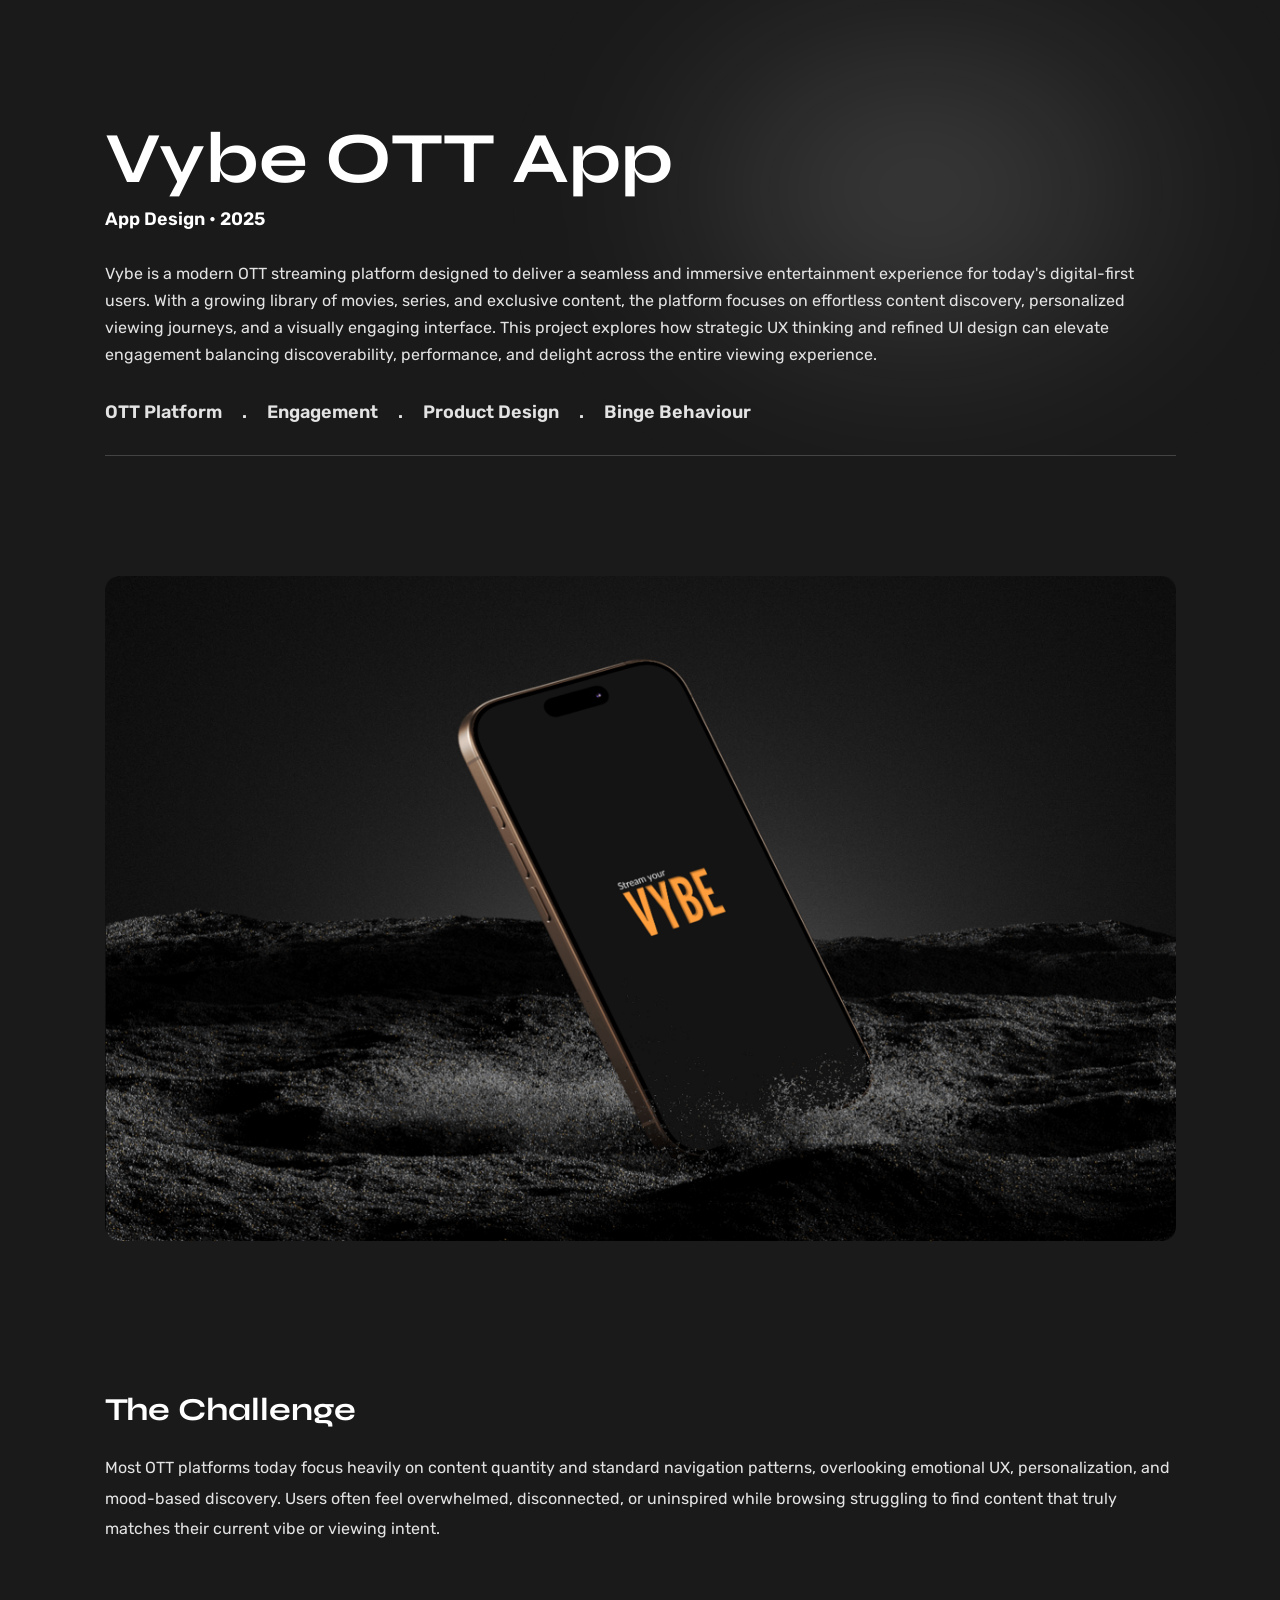
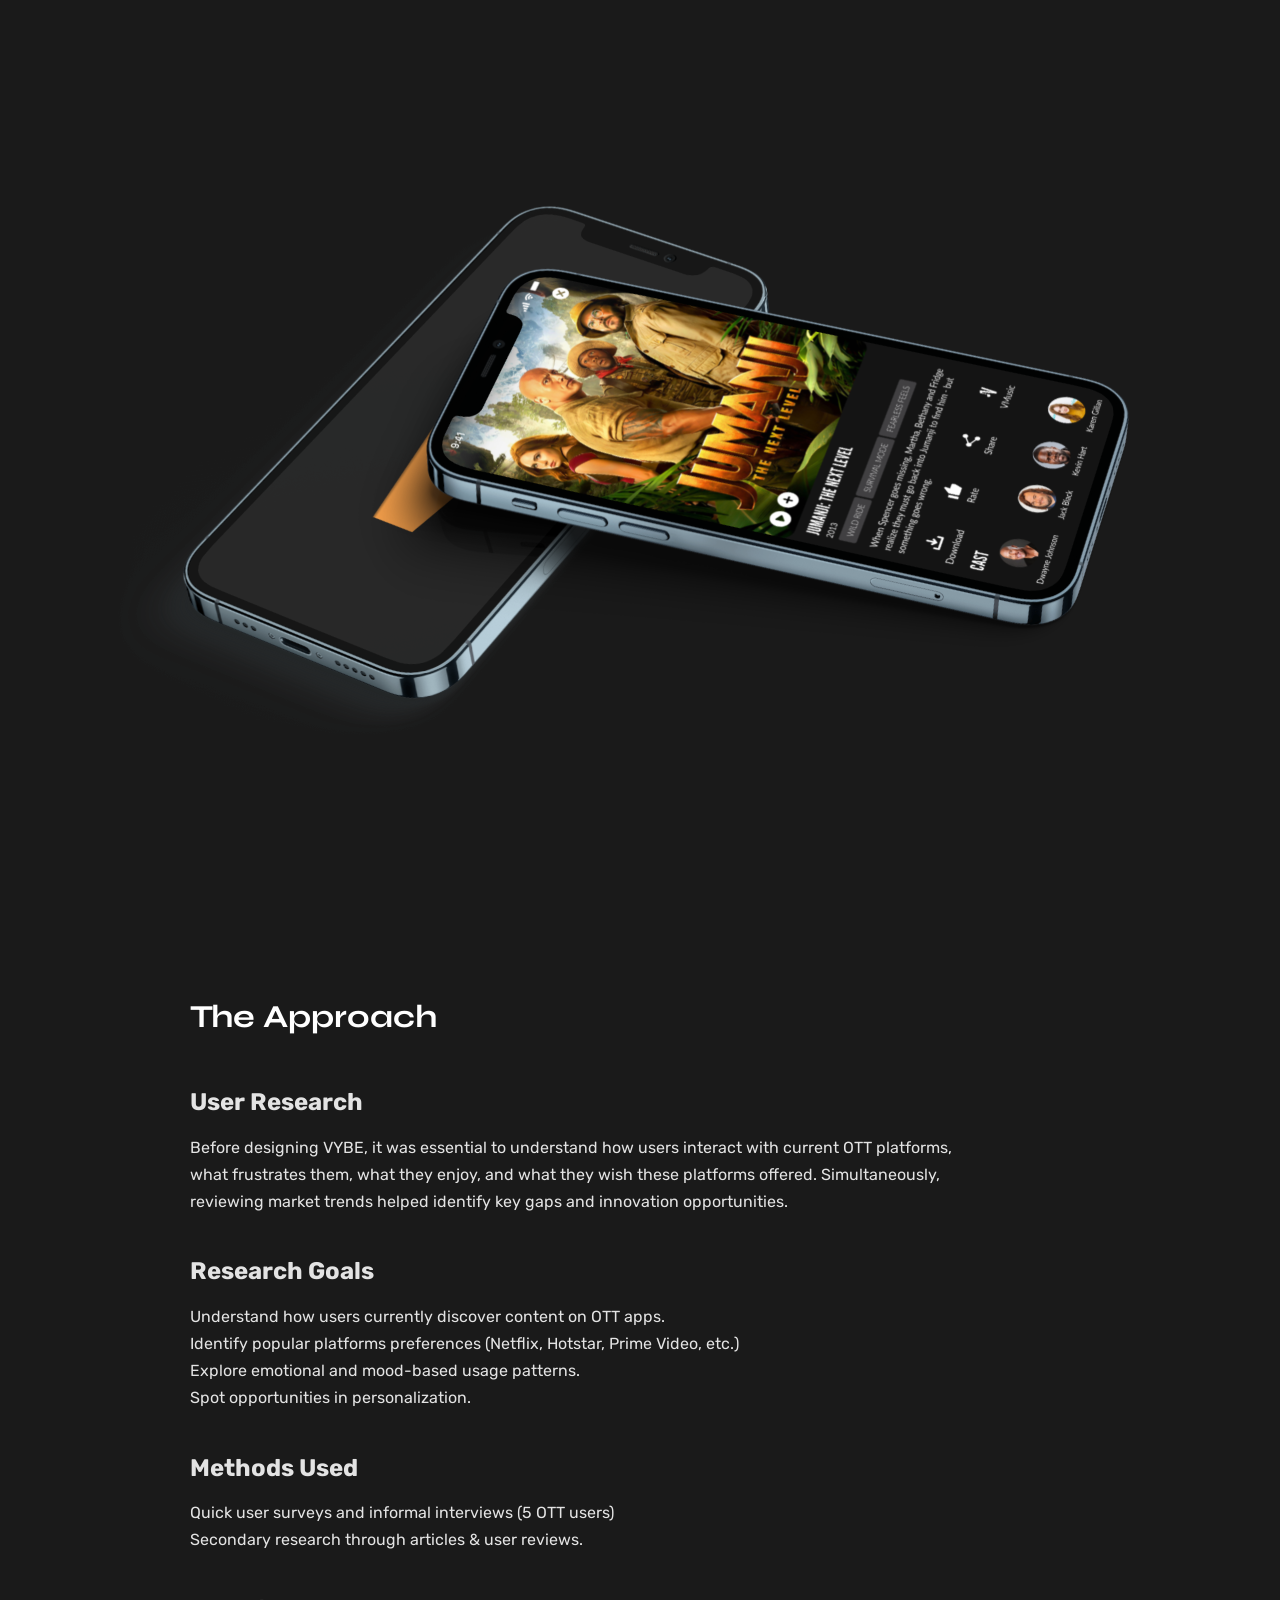
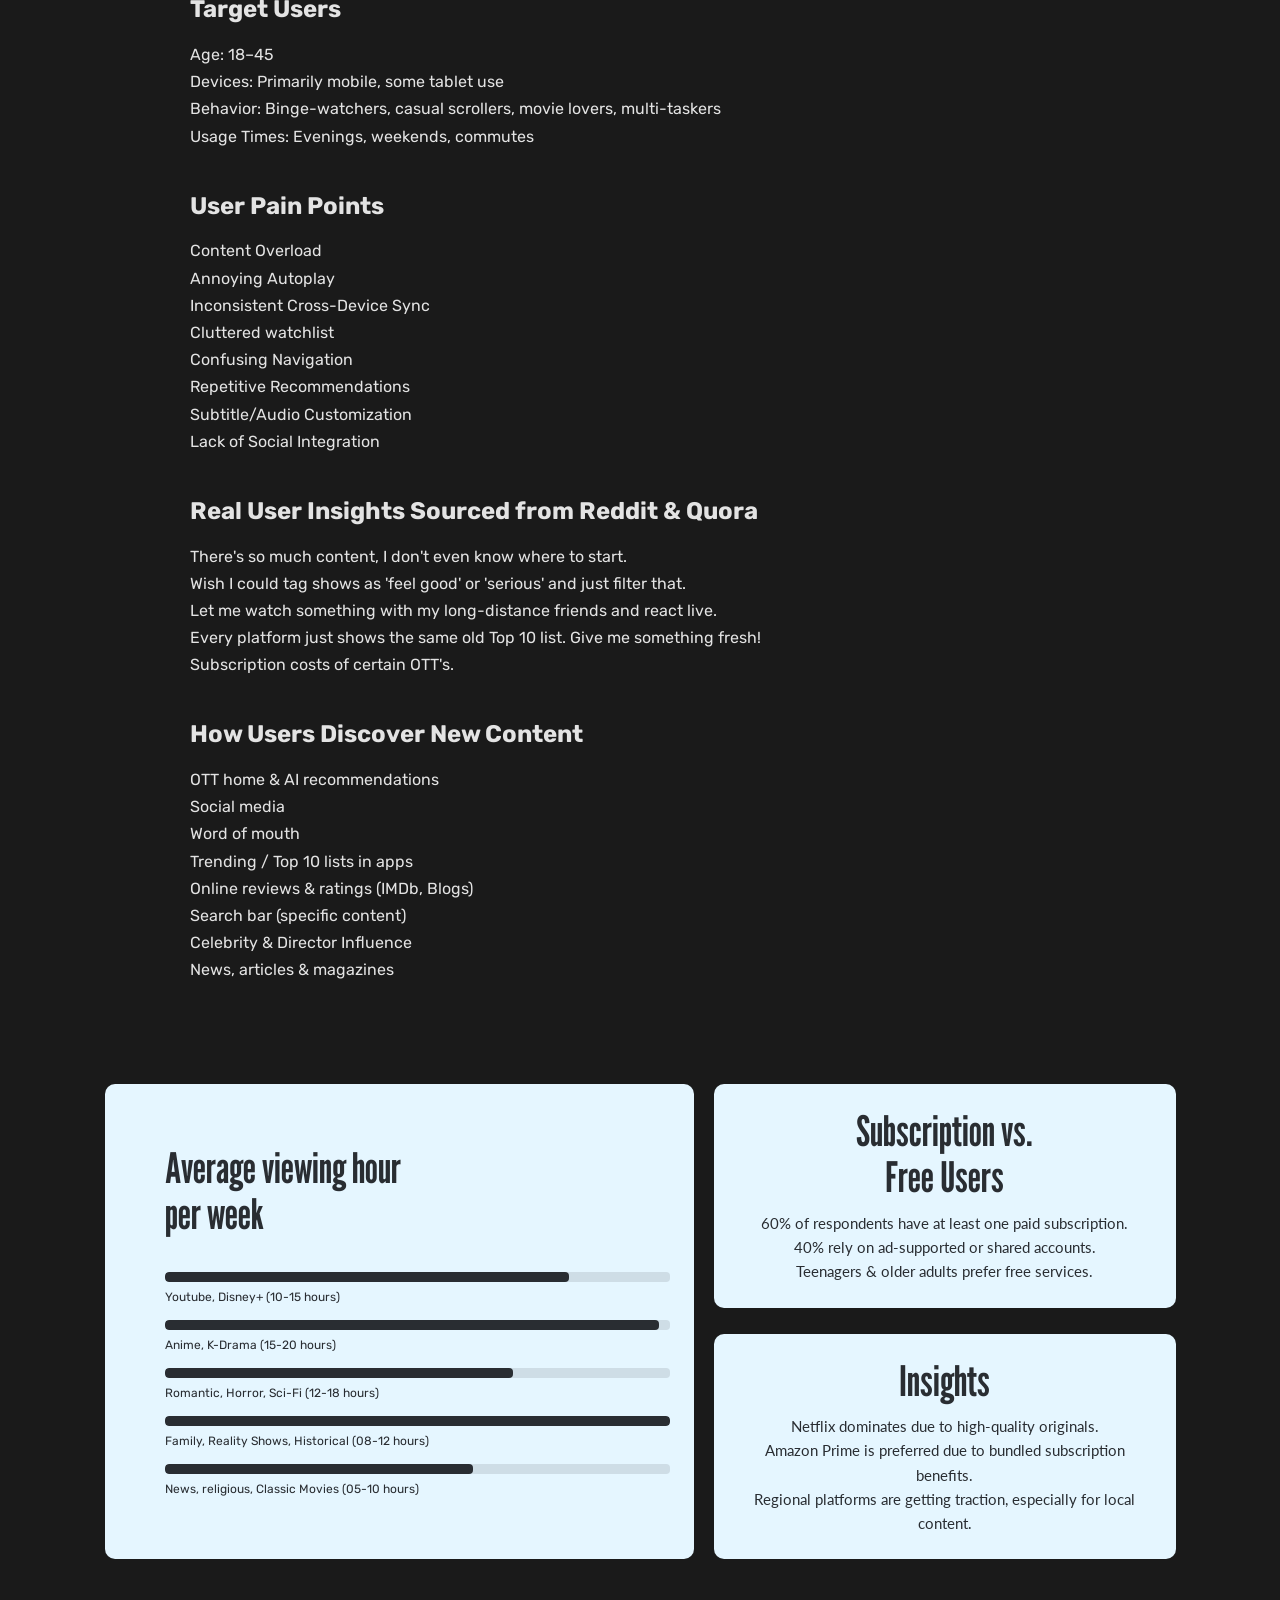
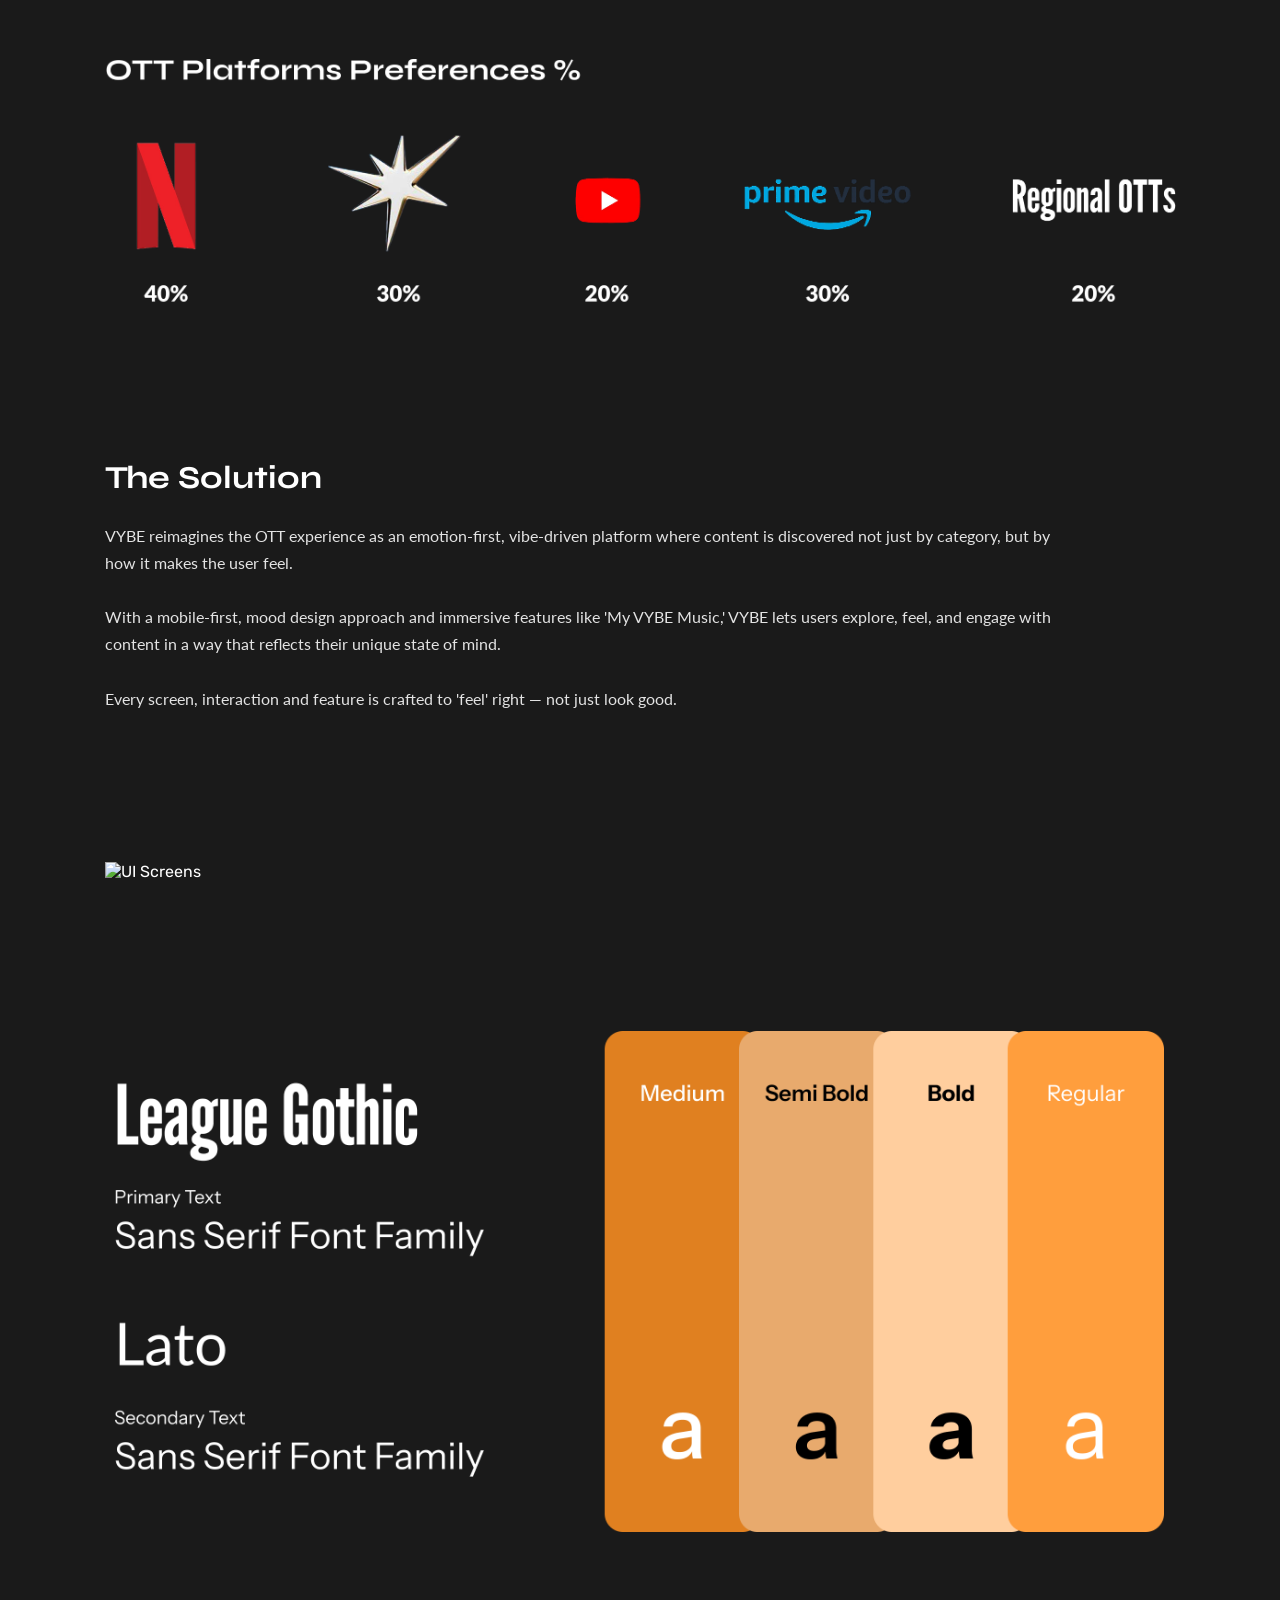
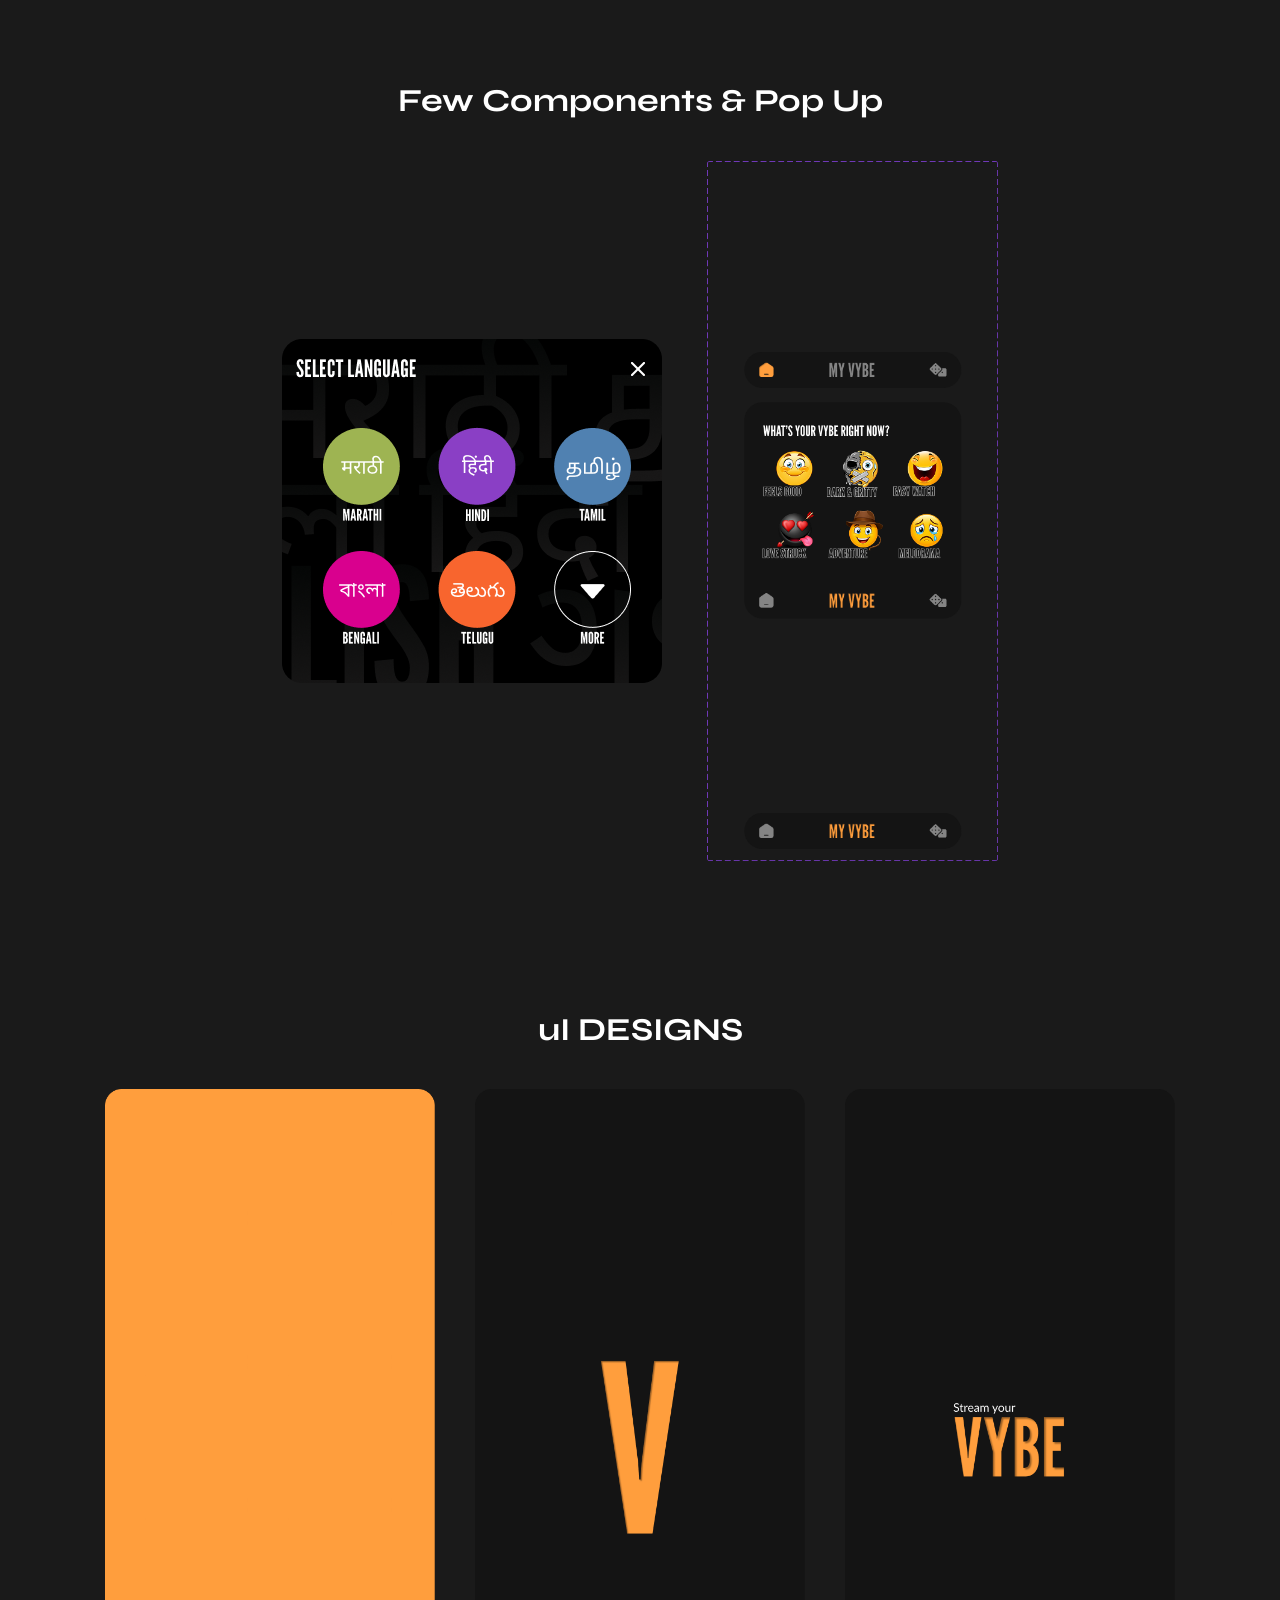
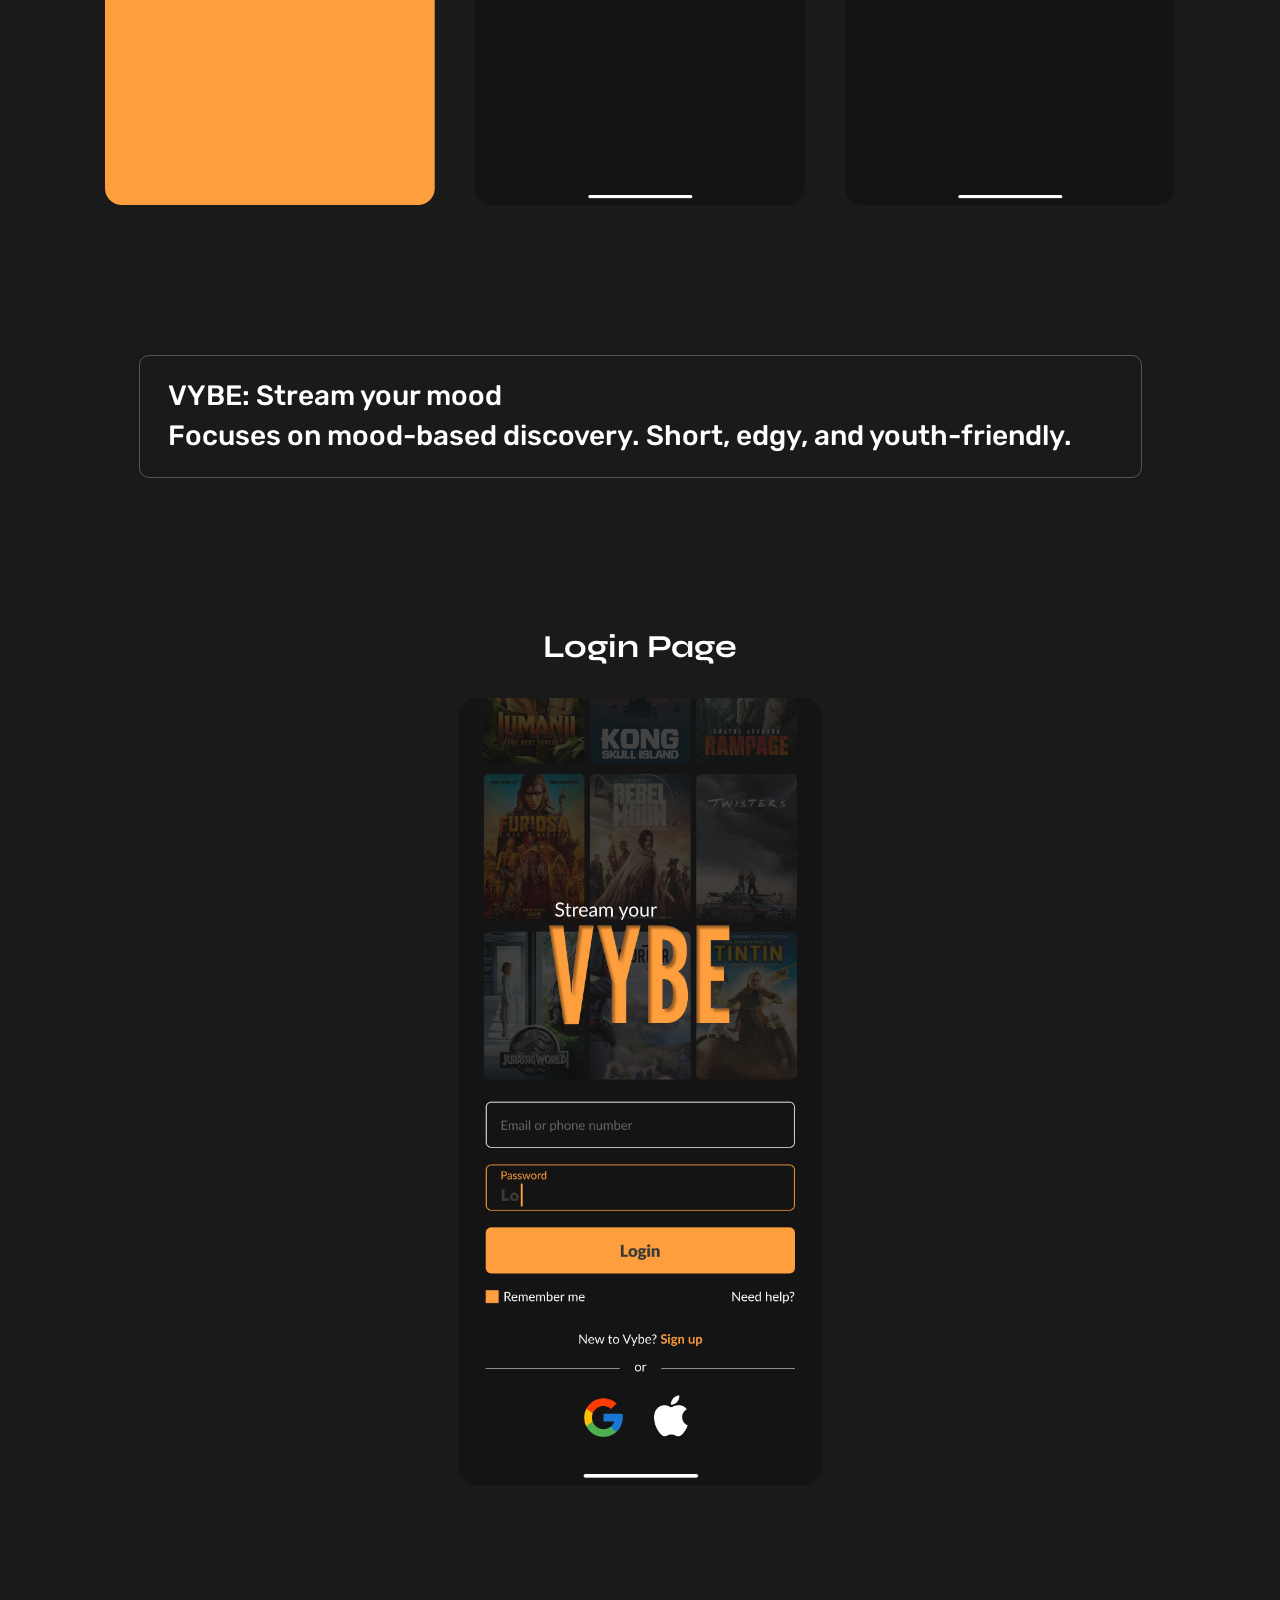
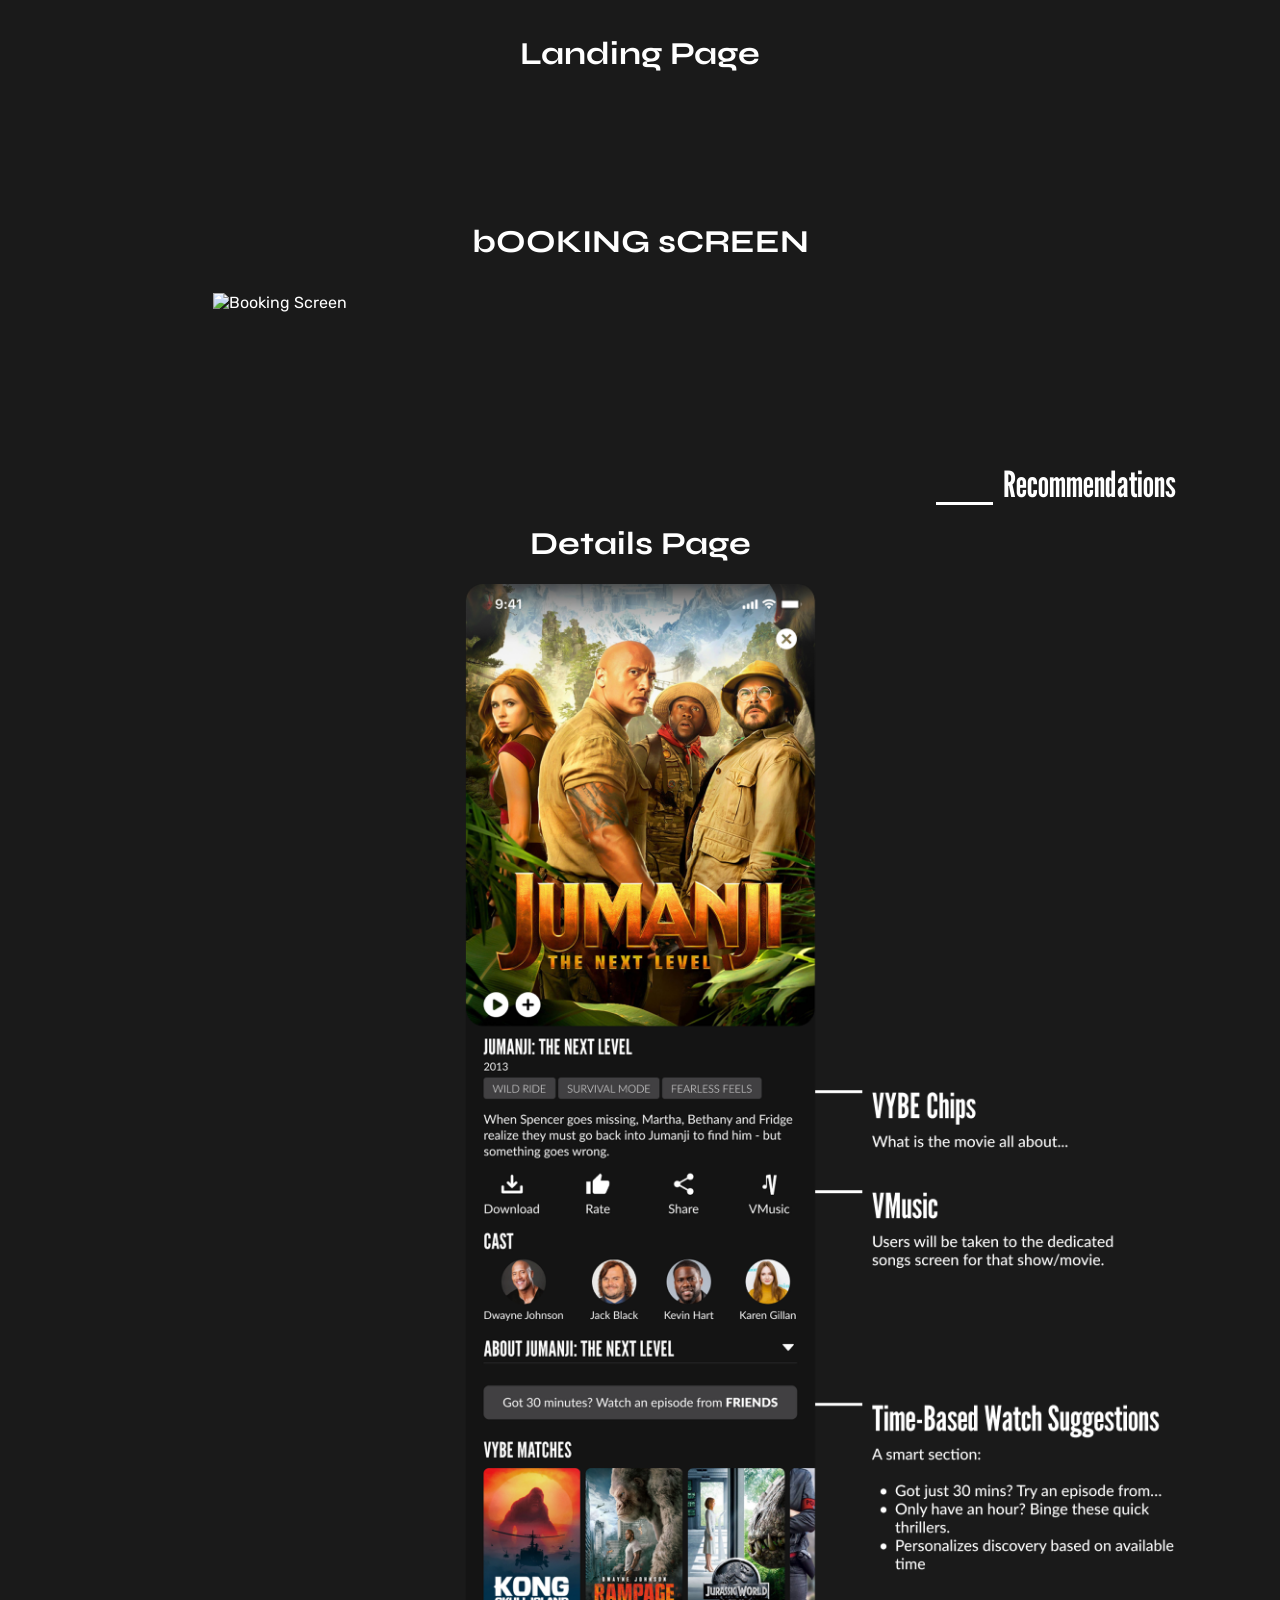
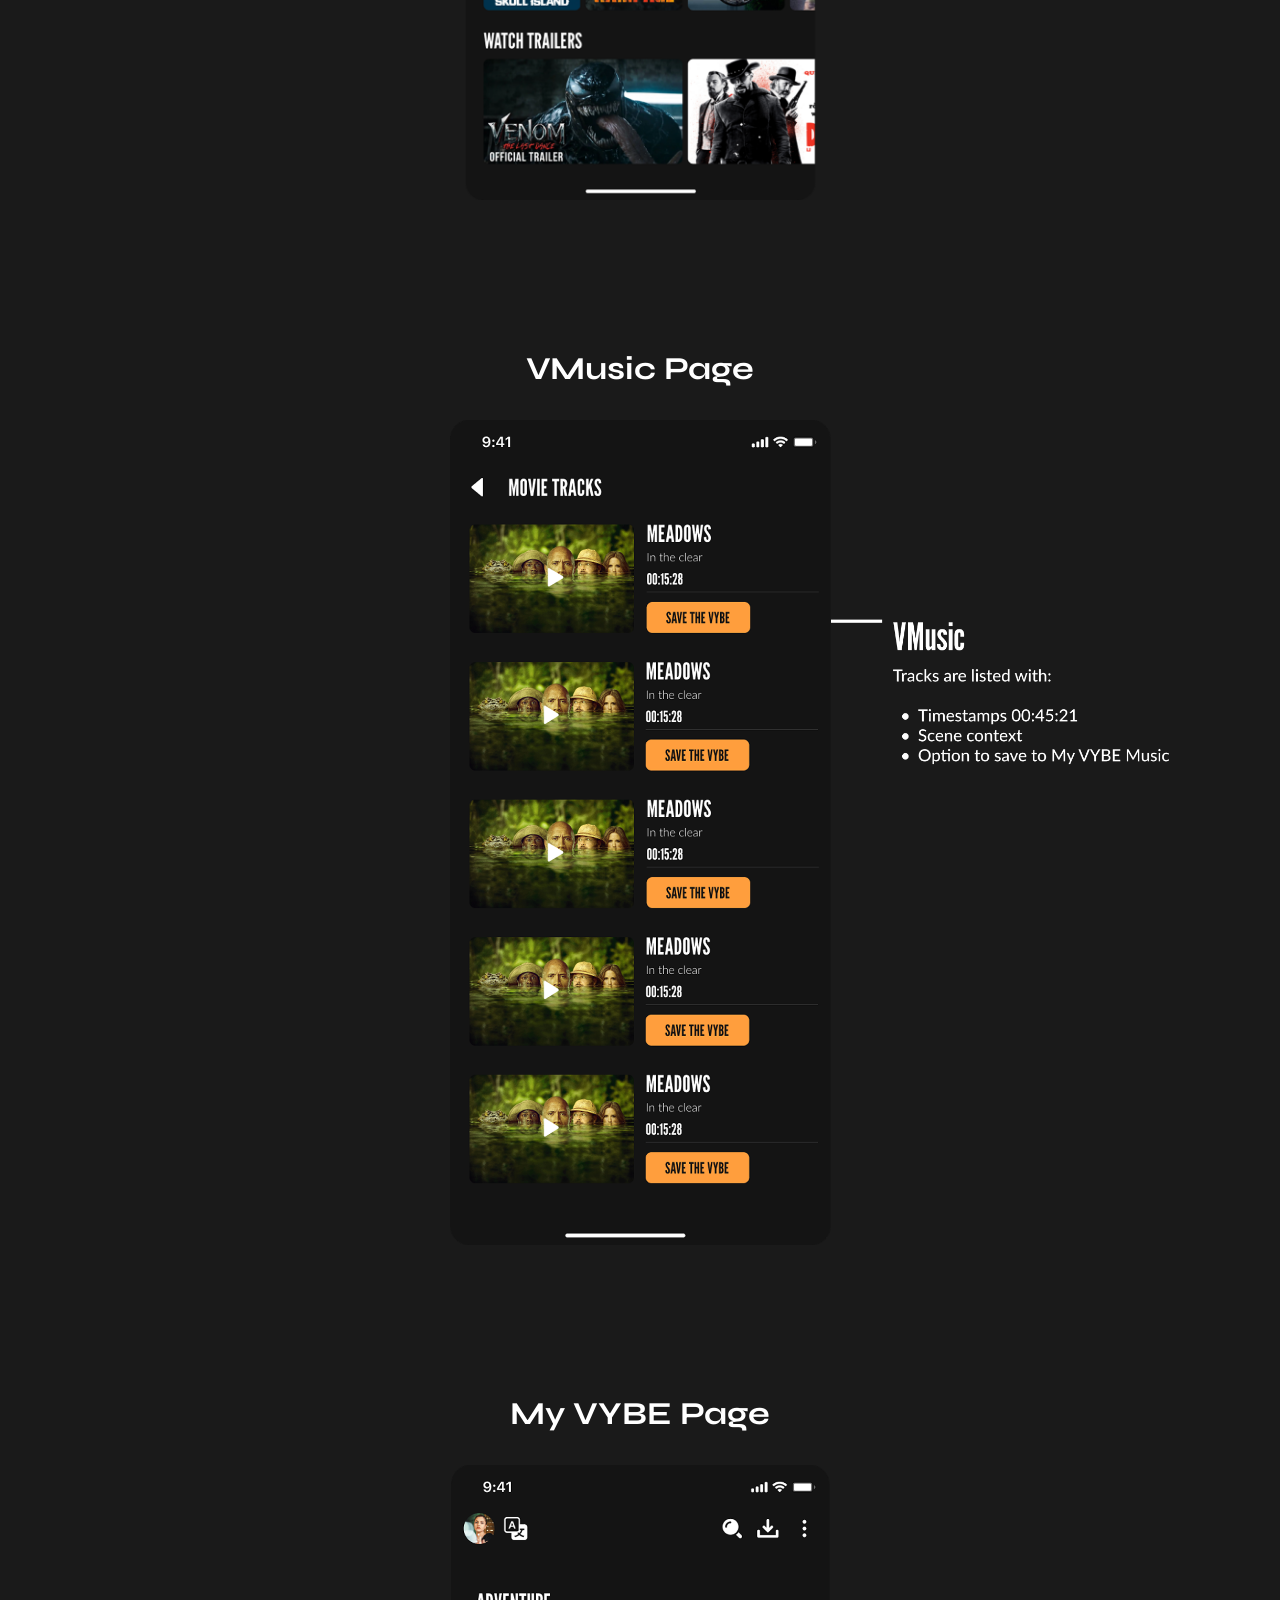
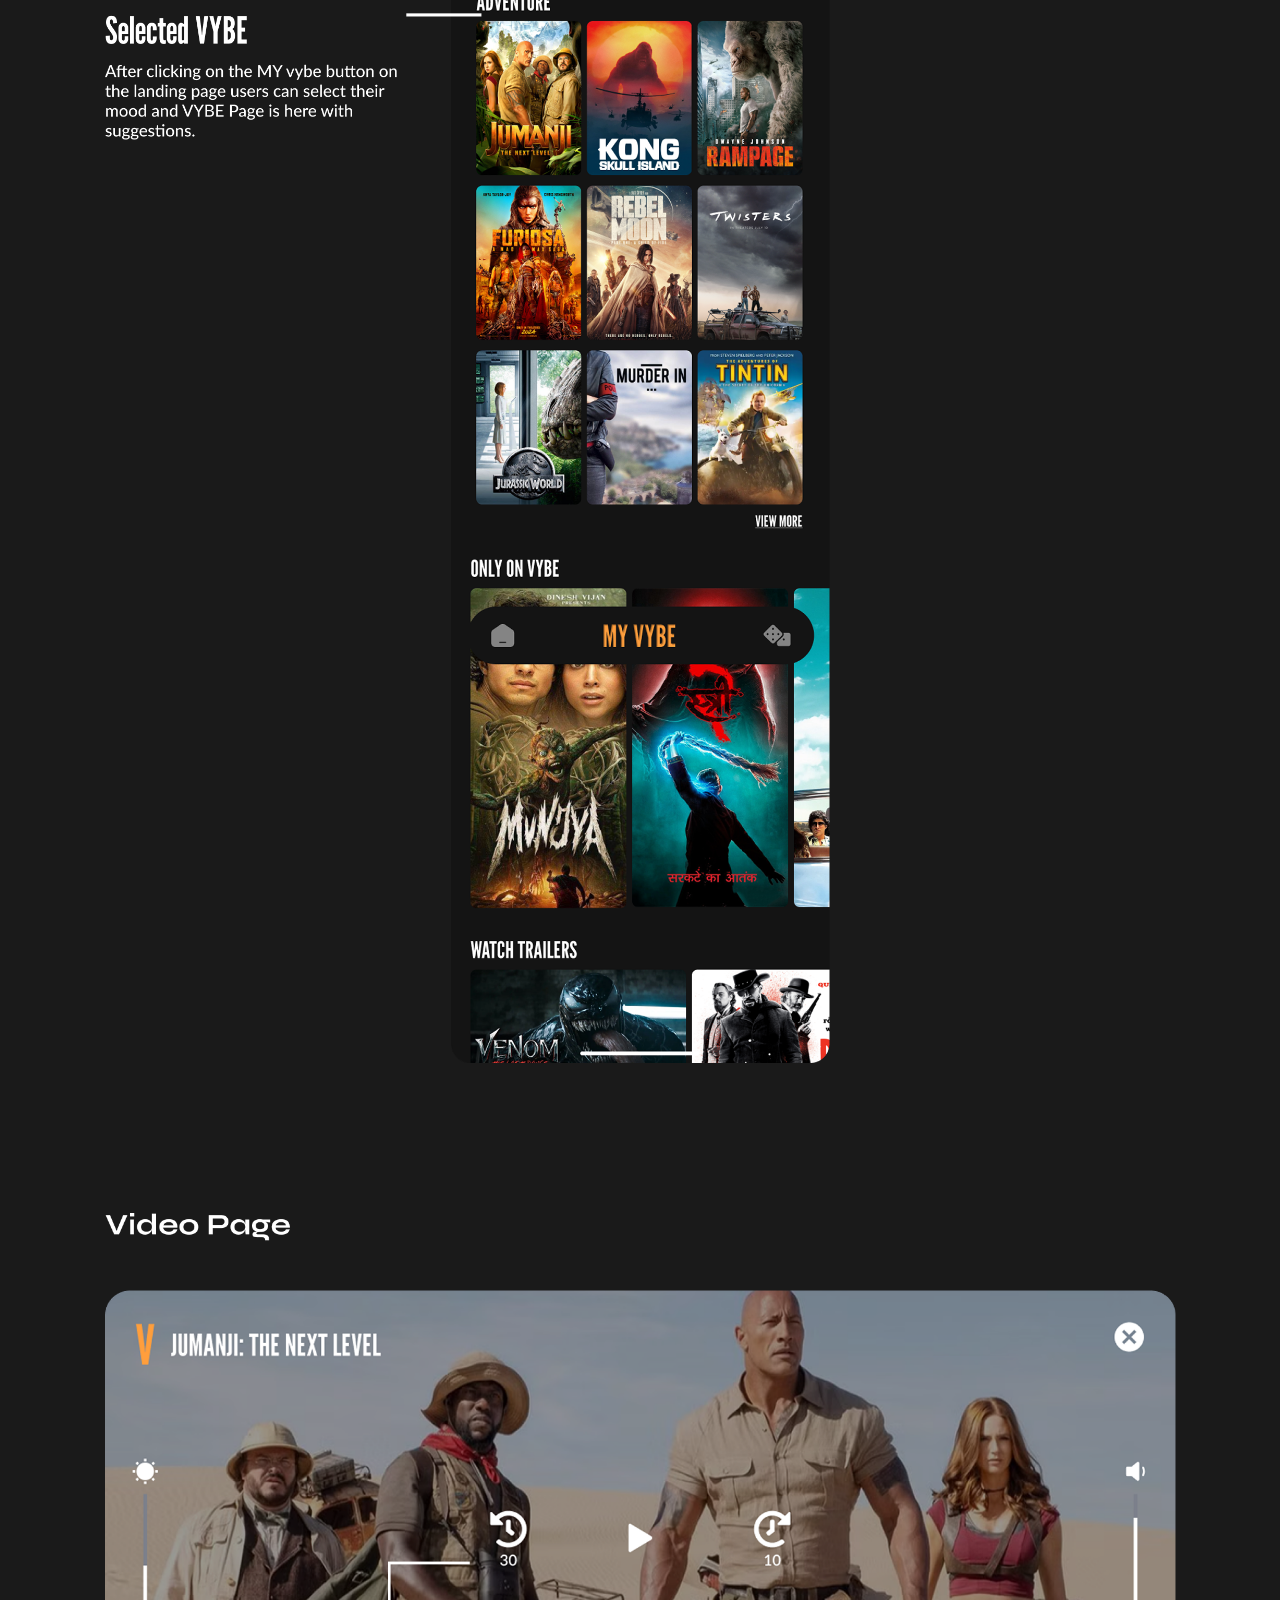
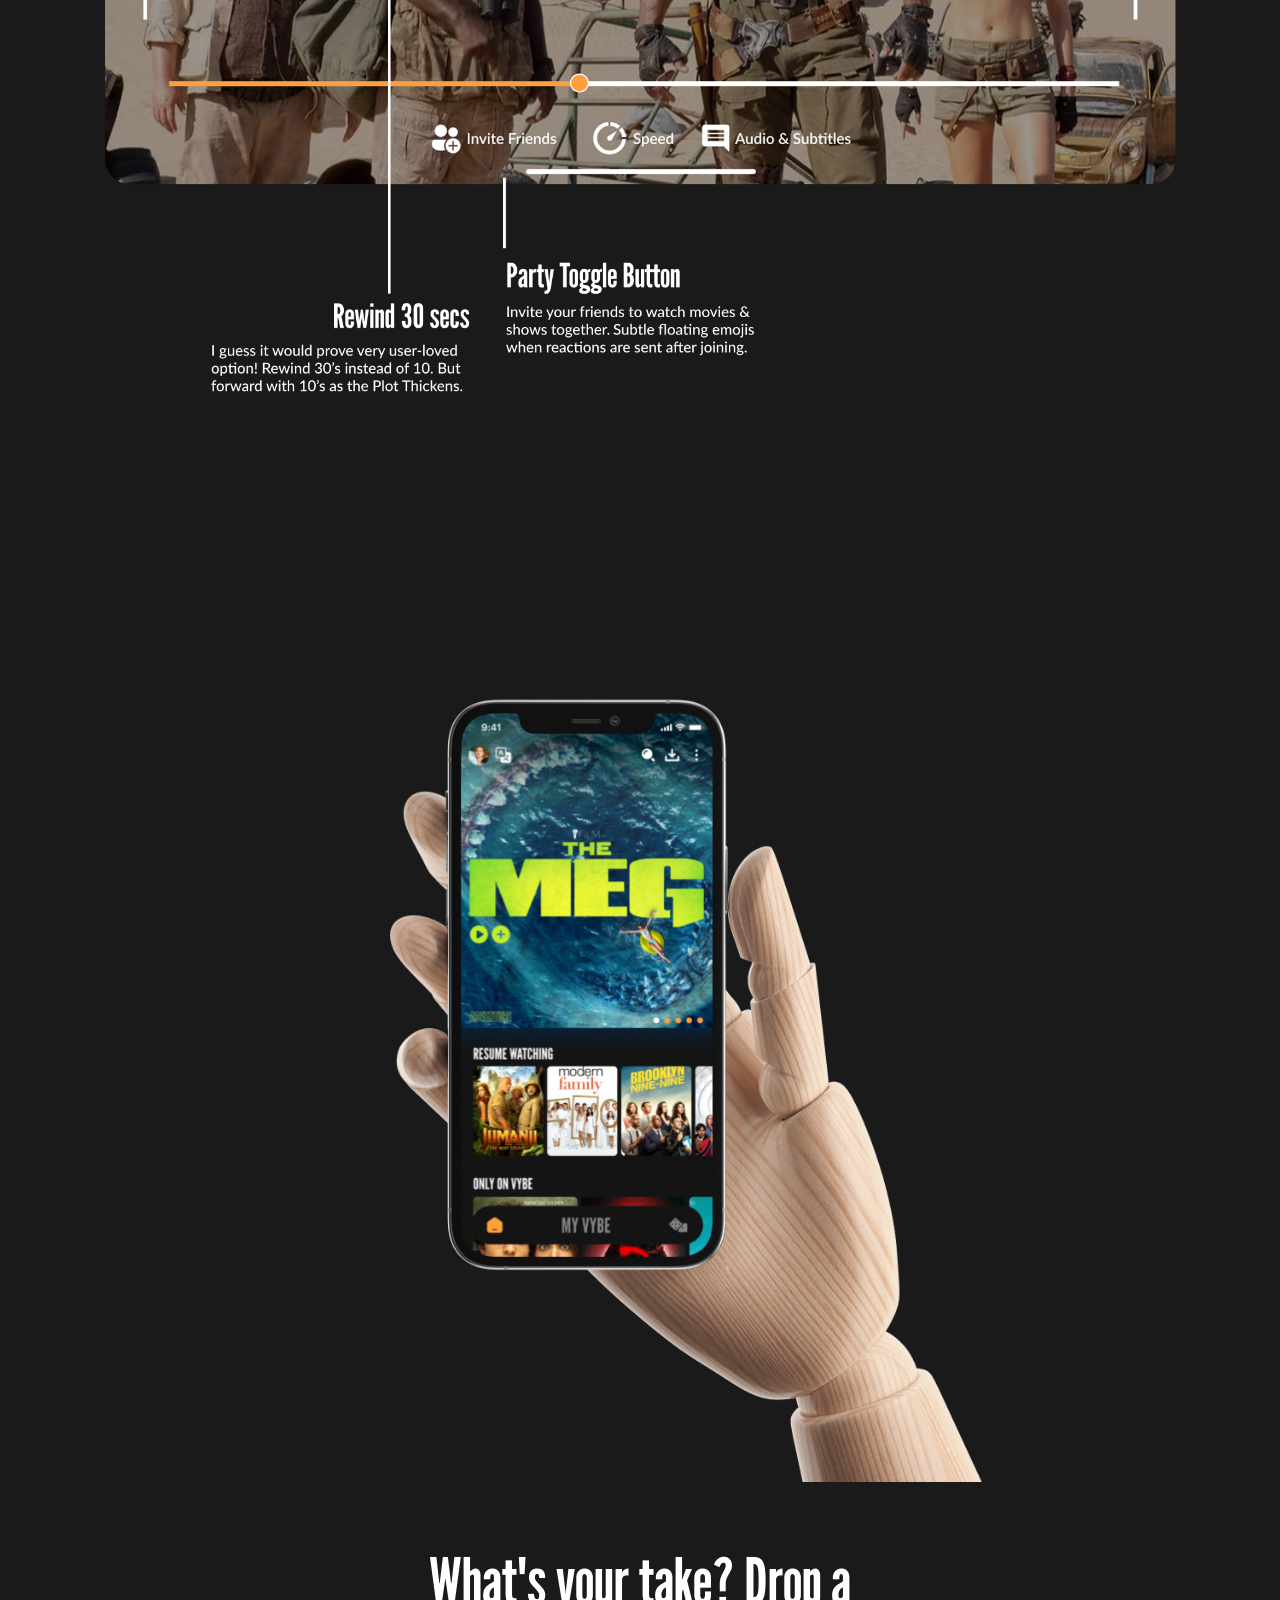
==== case-studies/Vybe/index.html @ 5caca7c4 "Add Ola & Vybe case studies; switch images to WebP - Replace AFK Detour and Playground JPEGs/PNGs wi" ====
<!DOCTYPE html>
<html lang="en">
<head>
  <meta charset="UTF-8">
  <meta name="viewport" content="width=device-width, initial-scale=1.0">
  <title>Vybe OTT App — Case Study</title>
  <link rel="preconnect" href="https://fonts.googleapis.com">
  <link rel="preconnect" href="https://fonts.gstatic.com" crossorigin>
  <link href="https://fonts.googleapis.com/css2?family=Syne:wght@400;600;700&family=Rubik:wght@400;500;600;700&family=Lato:wght@400;700&family=League+Gothic&display=swap" rel="stylesheet">

  <style>
    *, *::before, *::after { box-sizing: border-box; margin: 0; padding: 0; }

    html { scroll-behavior: smooth; }

    body {
      background-color: #1a1a1a;
      color: #ffffff;
      font-family: 'Rubik', sans-serif;
      overflow-x: hidden;
    }

    img { display: block; max-width: 100%; height: auto; }

    /* ── Page wrapper ── */
    .wrap {
      max-width: 1151px;
      margin: 0 auto;
      padding: 0 40px;
    }

    /* ────────────────────────────────
       HERO
    ──────────────────────────────── */
    .hero {
      position: relative;
      padding: 120px 0 0;
      overflow: hidden;
    }

    /* blurred glow — matches Vector 8 (blur:175, white 18%) */
    .hero::before {
      content: '';
      position: absolute;
      top: -60px;
      left: 50%;
      transform: translateX(-10%);
      width: clamp(300px, 60vw, 700px);
      height: clamp(250px, 40vw, 500px);
      background: radial-gradient(ellipse at center, rgba(255,255,255,0.18) 0%, transparent 65%);
      filter: blur(80px);
      pointer-events: none;
      z-index: 0;
    }

    .hero-inner {
      position: relative;
      z-index: 1;
      display: flex;
      flex-direction: column;
      gap: 30px;
    }

    .hero-title-block {
      display: flex;
      flex-direction: column;
      gap: 10px;
      max-width: 837px;
    }

    .hero-title {
      font-family: 'Syne', sans-serif;
      font-size: clamp(32px, 7vw, 72px);
      font-weight: 700;
      color: #ffffff;
      line-height: 1.08;
    }

    .hero-subtitle {
      font-family: 'Rubik', sans-serif;
      font-size: clamp(14px, 2.5vw, 18px);
      font-weight: 600;
      color: #ffffff;
    }

    .hero-desc-block {
      display: flex;
      flex-direction: column;
      gap: 32px;
    }

    .hero-desc {
      font-family: 'Rubik', sans-serif;
      font-size: clamp(14px, 2vw, 16px);
      font-weight: 400;
      color: #e3e3e3;
      line-height: 1.7;
    }

    .hero-tags {
      display: flex;
      align-items: center;
      flex-wrap: wrap;
      gap: 12px 20px;
    }

    .hero-tag {
      font-family: 'Rubik', sans-serif;
      font-size: clamp(13px, 2vw, 18px);
      font-weight: 600;
      color: #e3e3e3;
    }

    .hero-divider {
      width: 100%;
      height: 1px;
      background: rgba(227,227,227,0.2);
    }

    /* ────────────────────────────────
       MAIN CONTENT STACK
    ──────────────────────────────── */
    .content-stack {
      display: flex;
      flex-direction: column;
      gap: clamp(64px, 12vw, 150px);
      padding: clamp(64px, 10vw, 120px) 0 clamp(64px, 10vw, 150px);
    }

    /* ── Shared section heading ── */
    .sec-heading {
      font-family: 'Syne', sans-serif;
      font-size: clamp(22px, 4vw, 32px);
      font-weight: 700;
      color: #ffffff;
      line-height: 1.2;
    }

    /* ────────────────────────────────
       COVER IMAGE
    ──────────────────────────────── */
    .cover-img {
      width: 100%;
      border-radius: 12px;
      overflow: hidden;
    }
    .cover-img img { width: 100%; }

    /* ────────────────────────────────
       THE CHALLENGE
    ──────────────────────────────── */
    .challenge {
      display: flex;
      flex-direction: column;
      align-items: center;
      gap: clamp(40px, 8vw, 100px);
    }

    .challenge-text { display: flex; flex-direction: column; gap: 24px; }

    .challenge-desc {
      font-family: 'Rubik', sans-serif;
      font-size: clamp(14px, 2vw, 16px);
      color: #e3e3e3;
      line-height: 1.9;
    }

    .mockup-wrap {
      width: 100%;
      display: flex;
      justify-content: center;
      overflow: hidden;
      border-radius: 8px;
    }

    .mockup-wrap img {
      width: 100%;
      transform: rotate(-7.69deg) scale(1.05);
      transform-origin: center center;
    }

    /* ────────────────────────────────
       THE APPROACH
    ──────────────────────────────── */
    .approach {
      display: flex;
      flex-direction: column;
      gap: clamp(48px, 8vw, 100px);
    }

    .approach-text-block {
      display: flex;
      flex-direction: column;
      gap: clamp(32px, 5vw, 50px);
      padding: 0 85px;
    }

    .approach-items {
      display: flex;
      flex-direction: column;
      gap: clamp(28px, 5vw, 40px);
      padding-right: 100px;
    }

    .approach-item h3 {
      font-family: 'Rubik', sans-serif;
      font-size: clamp(17px, 3vw, 24px);
      font-weight: 700;
      color: #e3e3e3;
      line-height: 1.4;
      margin-bottom: 14px;
    }

    .approach-item p {
      font-family: 'Rubik', sans-serif;
      font-size: clamp(14px, 2vw, 16px);
      font-weight: 400;
      color: #e3e3e3;
      line-height: 1.7;
      white-space: pre-line;
    }

    /* Info cards row */
    .info-cards {
      display: flex;
      gap: 20px;
      align-items: stretch;
    }

    .blue-card {
      background: #e5f6ff;
      border-radius: 10px;
      padding: 24px;
      display: flex;
      flex-direction: column;
      justify-content: center;
      align-items: center;
      gap: 10px;
    }

    .blue-card-main {
      flex: 0 0 55%;
      padding: 24px 24px 24px 60px;
      align-items: flex-start;
    }

    .blue-card-side-col {
      flex: 1;
      display: flex;
      flex-direction: column;
      gap: 26px;
    }

    .blue-card h3 {
      font-family: 'League Gothic', sans-serif;
      font-size: clamp(28px, 4vw, 42px);
      font-weight: 400;
      color: #292d32;
      text-align: center;
      width: 100%;
      line-height: 1.1;
    }

    .blue-card p {
      font-family: 'Lato', sans-serif;
      font-size: clamp(13px, 1.8vw, 15px);
      color: #292d32;
      line-height: 1.625;
    }

    /* Bar chart */
    .bar-chart { width: 100%; display: flex; flex-direction: column; gap: 14px; margin-top: 24px; }

    .bar-row { display: flex; flex-direction: column; gap: 6px; }

    .bar-track {
      background: rgba(41,45,50,0.12);
      border-radius: 4px;
      height: 10px;
      overflow: hidden;
    }

    .bar-fill {
      height: 100%;
      background: #292d32;
      border-radius: 4px;
    }

    .bar-label {
      font-family: 'Rubik', sans-serif;
      font-size: 12px;
      color: #292d32;
      line-height: 1.5;
    }

    /* ────────────────────────────────
       THE SOLUTION
    ──────────────────────────────── */
    .solution {
      display: flex;
      flex-direction: column;
      gap: 24px;
    }

    .solution-desc {
      font-family: 'Lato', sans-serif;
      font-size: clamp(14px, 2vw, 16px);
      color: #e3e3e3;
      line-height: 1.7;
      max-width: 979px;
    }

    /* ────────────────────────────────
       FULL-WIDTH IMAGES
    ──────────────────────────────── */
    .full-img img { width: 100%; }

    /* ────────────────────────────────
       COMPONENTS SECTION
    ──────────────────────────────── */
    .components { display: flex; flex-direction: column; align-items: center; gap: 40px; }

    .components-row {
      display: flex;
      gap: 45px;
      align-items: center;
      justify-content: center;
      flex-wrap: wrap;
    }

    /* ────────────────────────────────
       UI DESIGNS
    ──────────────────────────────── */
    .ui-designs { display: flex; flex-direction: column; gap: 40px; }

    /* Desktop: three screens side by side */
    .screens-row {
      display: flex;
      gap: 40px;
      justify-content: space-between;
      align-items: flex-end;
    }

    .screens-row img { flex: 1; min-width: 0; }

    /* ────────────────────────────────
       QUOTE BOX
    ──────────────────────────────── */
    .quote-box {
      border: 1px solid rgba(255,255,255,0.25);
      border-radius: 10px;
      padding: 20px 28px;
      max-width: 1003px;
      margin: 0 auto;
      width: 100%;
    }

    .quote-box p {
      font-family: 'Rubik', sans-serif;
      font-size: clamp(16px, 3vw, 28px);
      font-weight: 500;
      color: #ffffff;
      line-height: 1.45;
    }

    /* ────────────────────────────────
       SCREEN SECTIONS (labelled)
    ──────────────────────────────── */
    .screen-sec {
      display: flex;
      flex-direction: column;
      align-items: center;
      gap: 32px;
    }

    /* ────────────────────────────────
       RECOMMENDATIONS LABEL
    ──────────────────────────────── */
    .reco-wrap {
      display: flex;
      flex-direction: column;
      gap: 20px;
      width: 100%;
    }

    .reco-label {
      display: flex;
      align-items: flex-end;
      gap: 10px;
      align-self: flex-end;
    }

    .reco-line { width: 57px; height: 3px; background: #ffffff; flex-shrink: 0; }

    .reco-text {
      font-family: 'League Gothic', sans-serif;
      font-size: clamp(24px, 4vw, 36px);
      font-weight: 400;
      color: #ffffff;
    }

    /* ────────────────────────────────
       FOOTER CTA
    ──────────────────────────────── */
    .footer-sec {
      display: flex;
      flex-direction: column;
      width: 100%;
    }

    .footer-sec img { width: 100%; }

    .footer-cta {
      display: flex;
      flex-direction: column;
      align-items: center;
      gap: 0;
      padding: clamp(40px, 8vw, 60px) 24px clamp(48px, 8vw, 80px);
      background-color: #1a1a1a;
    }

    .footer-line1 {
      font-family: 'League Gothic', sans-serif;
      font-size: clamp(28px, 5vw, 64px);
      font-weight: 400;
      color: #ffffff;
      text-align: center;
    }

    .footer-vybe {
      font-family: 'League Gothic', sans-serif;
      font-size: clamp(90px, 22vw, 340px);
      font-weight: 400;
      line-height: 0.82;
      background: linear-gradient(180deg, #ffecda 0%, #d37e2a 100%);
      -webkit-background-clip: text;
      -webkit-text-fill-color: transparent;
      background-clip: text;
      text-align: center;
    }

    /* ════════════════════════════════
       RESPONSIVE — TABLET  ≤ 900px
    ════════════════════════════════ */
    @media (max-width: 900px) {
      .wrap { padding: 0 28px; }

      .hero { padding-top: 80px; }

      .blue-card-main { flex: 0 0 52%; padding: 20px; }
      .approach-text-block { padding: 0 32px; }
      .approach-items { padding-right: 32px; }
    }

    /* ════════════════════════════════
       RESPONSIVE — MOBILE  ≤ 640px
    ════════════════════════════════ */
    @media (max-width: 640px) {
      .wrap { padding: 0 18px; }

      /* Hero */
      .hero { padding-top: 60px; }
      .hero-inner { gap: 22px; }
      .hero-desc-block { gap: 24px; }

      /* Content */
      .content-stack { gap: 56px; padding: 56px 0 64px; }

      /* Challenge */
      .mockup-wrap img { transform: none; }

      /* Approach */
      .approach { gap: 44px; }
      .approach-text-block { padding: 0; }
      .approach-items { padding-right: 0; }

      /* Info cards — stack vertically */
      .info-cards { flex-direction: column; }
      .blue-card-main { flex: none; width: 100%; padding: 20px; }
      .blue-card-side-col { flex: none; width: 100%; }
      .blue-card-side-col .blue-card { flex: none; min-height: 180px; }

      /* Three screens — horizontal scroll strip */
      .screens-row {
        display: flex;
        flex-wrap: nowrap;
        gap: 16px;
        overflow-x: auto;
        scroll-snap-type: x mandatory;
        -webkit-overflow-scrolling: touch;
        padding-bottom: 12px;
        align-items: flex-end;
        /* hide scrollbar but keep scroll */
        scrollbar-width: none;
      }
      .screens-row::-webkit-scrollbar { display: none; }
      .screens-row img {
        flex: 0 0 72vw;
        max-width: 260px;
        min-width: 0;
        scroll-snap-align: start;
      }

      /* Components — stack */
      .components-row {
        flex-direction: column;
        gap: 28px;
      }
      .components-row img {
        width: 100%;
        max-width: 340px;
        height: auto;
        max-height: none;
        margin: 0 auto;
      }

      /* Quote box */
      .quote-box { padding: 16px 20px; }

      /* Screen sections */
      .screen-sec { gap: 24px; }
      .screen-sec img { max-width: 280px; width: 80%; }

      /* Reco label — center on mobile */
      .reco-label { align-self: center; }
    }

    /* ════════════════════════════════
       RESPONSIVE — SMALL  ≤ 380px
    ════════════════════════════════ */
    @media (max-width: 380px) {
      .wrap { padding: 0 14px; }
      .content-stack { gap: 48px; }
      .screens-row img { flex: 0 0 82vw; }
      .screen-sec img { width: 90%; max-width: none; }
    }
  </style>
</head>
<body>

  <!-- ═══════════════════════════════
       HERO
  ═══════════════════════════════ -->
  <section class="hero">
    <div class="wrap">
      <div class="hero-inner">

        <div class="hero-title-block">
          <h1 class="hero-title">Vybe OTT App</h1>
          <p class="hero-subtitle">App Design &bull; 2025</p>
        </div>

        <div class="hero-desc-block">
          <p class="hero-desc">Vybe is a modern OTT streaming platform designed to deliver a seamless and immersive entertainment experience for today's digital-first users. With a growing library of movies, series, and exclusive content, the platform focuses on effortless content discovery, personalized viewing journeys, and a visually engaging interface. This project explores how strategic UX thinking and refined UI design can elevate engagement balancing discoverability, performance, and delight across the entire viewing experience.</p>

          <div class="hero-tags">
            <span class="hero-tag">OTT Platform</span>
            <span class="hero-tag">.</span>
            <span class="hero-tag">Engagement</span>
            <span class="hero-tag">.</span>
            <span class="hero-tag">Product Design</span>
            <span class="hero-tag">.</span>
            <span class="hero-tag">Binge Behaviour</span>
          </div>

          <div class="hero-divider"></div>
        </div>

      </div>
    </div>
  </section>

  <!-- ═══════════════════════════════
       MAIN CONTENT
  ═══════════════════════════════ -->
  <div class="wrap">
    <div class="content-stack">

      <!-- Cover Image -->
      <div class="cover-img">
        <img src="images/image-import-70.png" alt="Vybe OTT App Cover">
      </div>

      <!-- ── The Challenge ── -->
      <div class="challenge">
        <div class="challenge-text">
          <h2 class="sec-heading">The Challenge</h2>
          <p class="challenge-desc">Most OTT platforms today focus heavily on content quantity and standard navigation patterns, overlooking emotional UX, personalization, and mood-based discovery. Users often feel overwhelmed, disconnected, or uninspired while browsing struggling to find content that truly matches their current vibe or viewing intent.</p>
        </div>
        <div class="mockup-wrap">
          <img src="images/image-import-30.png" alt="App Mockup">
        </div>
      </div>

      <!-- ── The Approach ── -->
      <div class="approach">

        <div class="approach-text-block">
          <h2 class="sec-heading">The Approach</h2>
          <div class="approach-items">

            <div class="approach-item">
              <h3>User Research</h3>
              <p>Before designing VYBE, it was essential to understand how users interact with current OTT platforms, what frustrates them, what they enjoy, and what they wish these platforms offered. Simultaneously, reviewing market trends helped identify key gaps and innovation opportunities.</p>
            </div>

            <div class="approach-item">
              <h3>Research Goals</h3>
              <p>Understand how users currently discover content on OTT apps.
Identify popular platforms preferences (Netflix, Hotstar, Prime Video, etc.)
Explore emotional and mood-based usage patterns.
Spot opportunities in personalization.</p>
            </div>

            <div class="approach-item">
              <h3>Methods Used</h3>
              <p>Quick user surveys and informal interviews (5 OTT users)
Secondary research through articles &amp; user reviews.</p>
            </div>

            <div class="approach-item">
              <h3>Target Users</h3>
              <p>Age: 18–45
Devices: Primarily mobile, some tablet use
Behavior: Binge-watchers, casual scrollers, movie lovers, multi-taskers
Usage Times: Evenings, weekends, commutes</p>
            </div>

            <div class="approach-item">
              <h3>User Pain Points</h3>
              <p>Content Overload
Annoying Autoplay
Inconsistent Cross-Device Sync
Cluttered watchlist
Confusing Navigation
Repetitive Recommendations
Subtitle/Audio Customization
Lack of Social Integration</p>
            </div>

            <div class="approach-item">
              <h3>Real User Insights Sourced from Reddit &amp; Quora</h3>
              <p>There's so much content, I don't even know where to start.
Wish I could tag shows as 'feel good' or 'serious' and just filter that.
Let me watch something with my long-distance friends and react live.
Every platform just shows the same old Top 10 list. Give me something fresh!
Subscription costs of certain OTT's.</p>
            </div>

            <div class="approach-item">
              <h3>How Users Discover New Content</h3>
              <p>OTT home &amp; AI recommendations
Social media
Word of mouth
Trending / Top 10 lists in apps
Online reviews &amp; ratings (IMDb, Blogs)
Search bar (specific content)
Celebrity &amp; Director Influence
News, articles &amp; magazines</p>
            </div>

          </div>
        </div>

        <!-- Info Cards -->
        <div class="info-cards">

          <!-- Bar Chart Card -->
          <div class="blue-card blue-card-main">
            <h3 style="text-align:left">Average viewing hour<br>per week</h3>
            <div class="bar-chart">
              <div class="bar-row">
                <div class="bar-track"><div class="bar-fill" style="width:80%"></div></div>
                <span class="bar-label">Youtube, Disney+ (10-15 hours)</span>
              </div>
              <div class="bar-row">
                <div class="bar-track"><div class="bar-fill" style="width:98%"></div></div>
                <span class="bar-label">Anime, K-Drama (15-20 hours)</span>
              </div>
              <div class="bar-row">
                <div class="bar-track"><div class="bar-fill" style="width:69%"></div></div>
                <span class="bar-label">Romantic, Horror, Sci-Fi (12-18 hours)</span>
              </div>
              <div class="bar-row">
                <div class="bar-track"><div class="bar-fill" style="width:100%"></div></div>
                <span class="bar-label">Family, Reality Shows, Historical (08-12 hours)</span>
              </div>
              <div class="bar-row">
                <div class="bar-track"><div class="bar-fill" style="width:61%"></div></div>
                <span class="bar-label">News, religious, Classic Movies (05-10 hours)</span>
              </div>
            </div>
          </div>

          <!-- Side Cards -->
          <div class="blue-card-side-col">
            <div class="blue-card" style="flex:1;justify-content:center;min-height:180px">
              <h3>Subscription vs.<br>Free Users</h3>
              <p style="text-align:center">60% of respondents have at least one paid subscription.<br>40% rely on ad-supported or shared accounts.<br>Teenagers &amp; older adults prefer free services.</p>
            </div>
            <div class="blue-card" style="flex:1;justify-content:center;min-height:180px">
              <h3>Insights</h3>
              <p style="text-align:center">Netflix dominates due to high-quality originals.<br>Amazon Prime is preferred due to bundled subscription benefits.<br>Regional platforms are getting traction, especially for local content.</p>
            </div>
          </div>

        </div>

        <!-- Approach image -->
        <div class="full-img">
          <img src="images/image-import-79.png" alt="Research Overview">
        </div>

      </div>

      <!-- ── The Solution ── -->
      <div class="solution">
        <h2 class="sec-heading">The Solution</h2>
        <p class="solution-desc">VYBE reimagines the OTT experience as an emotion-first, vibe-driven platform where content is discovered not just by category, but by how it makes the user feel.<br><br>With a mobile-first, mood design approach and immersive features like 'My VYBE Music,' VYBE lets users explore, feel, and engage with content in a way that reflects their unique state of mind.<br><br>Every screen, interaction and feature is crafted to 'feel' right — not just look good.</p>
      </div>

      <!-- UI Screenshots -->
      <div class="full-img">
        <img src="images/image-import-37.png" alt="UI Screens">
      </div>

      <div class="full-img">
        <img src="images/image-import-38.png" alt="UI Screens 2">
      </div>

      <!-- ── Few Components & Pop Up ── -->
      <div class="components">
        <h2 class="sec-heading" style="text-align:center">Few Components &amp; Pop Up</h2>
        <div class="components-row">
          <img src="images/image-import-114.png" alt="Pop Over" style="max-height:344px;width:auto">
          <img src="images/image-import-116.png" alt="Vybe Bar" style="max-height:700px;width:auto">
        </div>
      </div>

      <!-- ── UI Designs ── -->
      <div class="ui-designs">
        <h2 class="sec-heading" style="text-align:center">uI DESIGNS</h2>
        <div class="screens-row">
          <img src="images/image-import-1.png" alt="Splash Screen 1">
          <img src="images/image-import-16.png" alt="Splash Screen 2">
          <img src="images/image-import-59.png" alt="Splash Screen 3">
        </div>
      </div>

      <!-- Quote Box -->
      <div style="display:flex;justify-content:center;width:100%">
        <div class="quote-box">
          <p>VYBE: Stream your mood<br>Focuses on mood-based discovery. Short, edgy, and youth-friendly.</p>
        </div>
      </div>

      <!-- ── Login Page ── -->
      <div class="screen-sec">
        <h2 class="sec-heading">Login Page</h2>
        <img src="images/image-import-121.png" alt="Login Screen" style="max-width:363px;width:100%">
      </div>

      <!-- ── Landing Page / Booking Screen ── -->
      <div class="screen-sec">
        <h2 class="sec-heading">Landing Page</h2>
      </div>

      <div class="screen-sec">
        <h2 class="sec-heading">bOOKING sCREEN</h2>
        <img src="images/image-import-61.png" alt="Booking Screen" style="max-width:854px;width:100%">
      </div>

      <!-- ── Recommendations / Details Page ── -->
      <div class="reco-wrap">
        <div class="reco-label">
          <div class="reco-line"></div>
          <span class="reco-text">Recommendations</span>
        </div>
        <h2 class="sec-heading" style="text-align:center">Details Page</h2>
        <img src="images/image-import-80.png" alt="Details / Recommendations Screen" style="width:100%;height:auto">
      </div>

      <!-- ── VMusic Page ── -->
      <div class="screen-sec">
        <h2 class="sec-heading">VMusic Page</h2>
        <img src="images/image-import-120.png" alt="VMusic Page" style="width:100%">
      </div>

      <!-- ── My VYBE Page ── -->
      <div class="screen-sec">
        <h2 class="sec-heading">My VYBE Page</h2>
        <img src="images/image-import-71.png" alt="My VYBE Page" style="width:100%">
      </div>

      <!-- Full-width overview image -->
      <div class="full-img">
        <img src="images/image-import-18.png" alt="VYBE Screens Overview">
      </div>

    </div>
  </div>

  <!-- ═══════════════════════════════
       FOOTER CTA
  ═══════════════════════════════ -->
  <div class="footer-sec">
    <img src="images/image-import-53.png" alt="iPhone in Wooden Hands">
    <div class="footer-cta">
      <p class="footer-line1">What's your take? Drop a</p>
      <p class="footer-vybe">vybe</p>
    </div>
  </div>

</body>
</html>
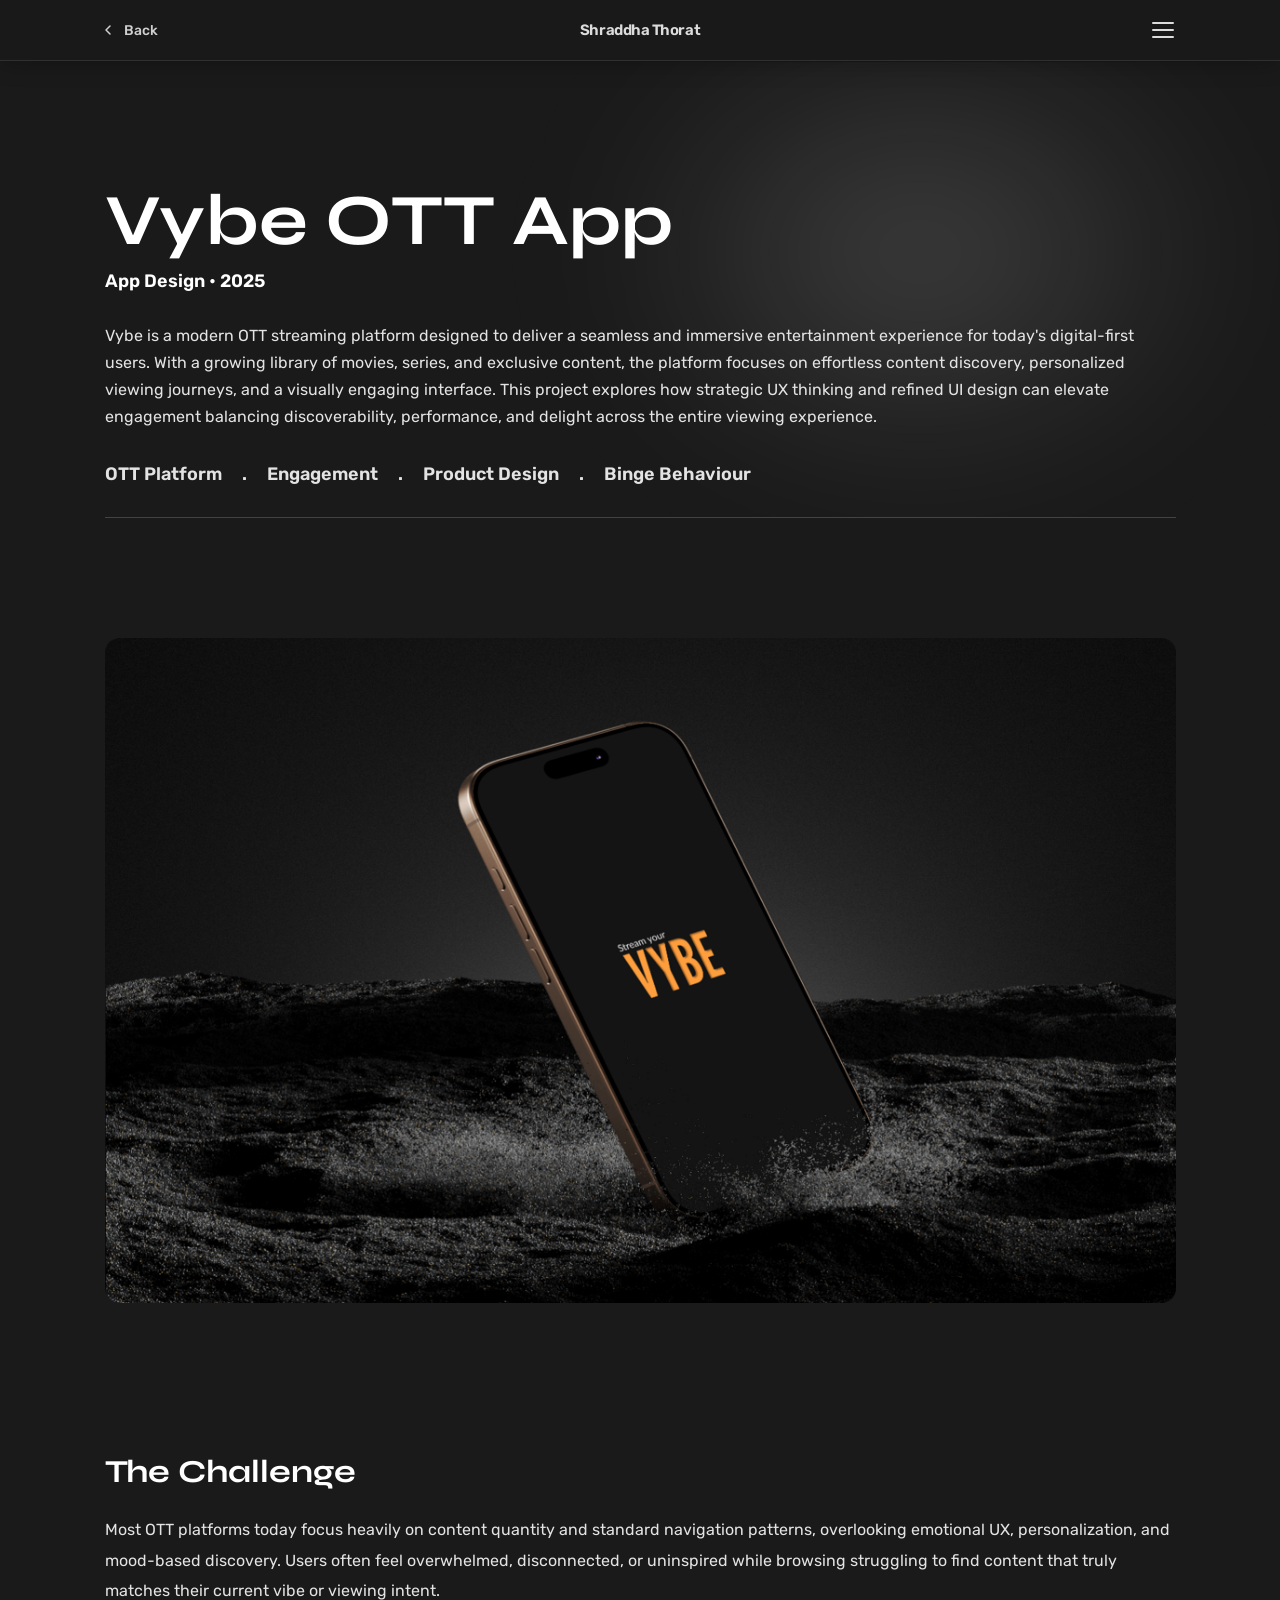
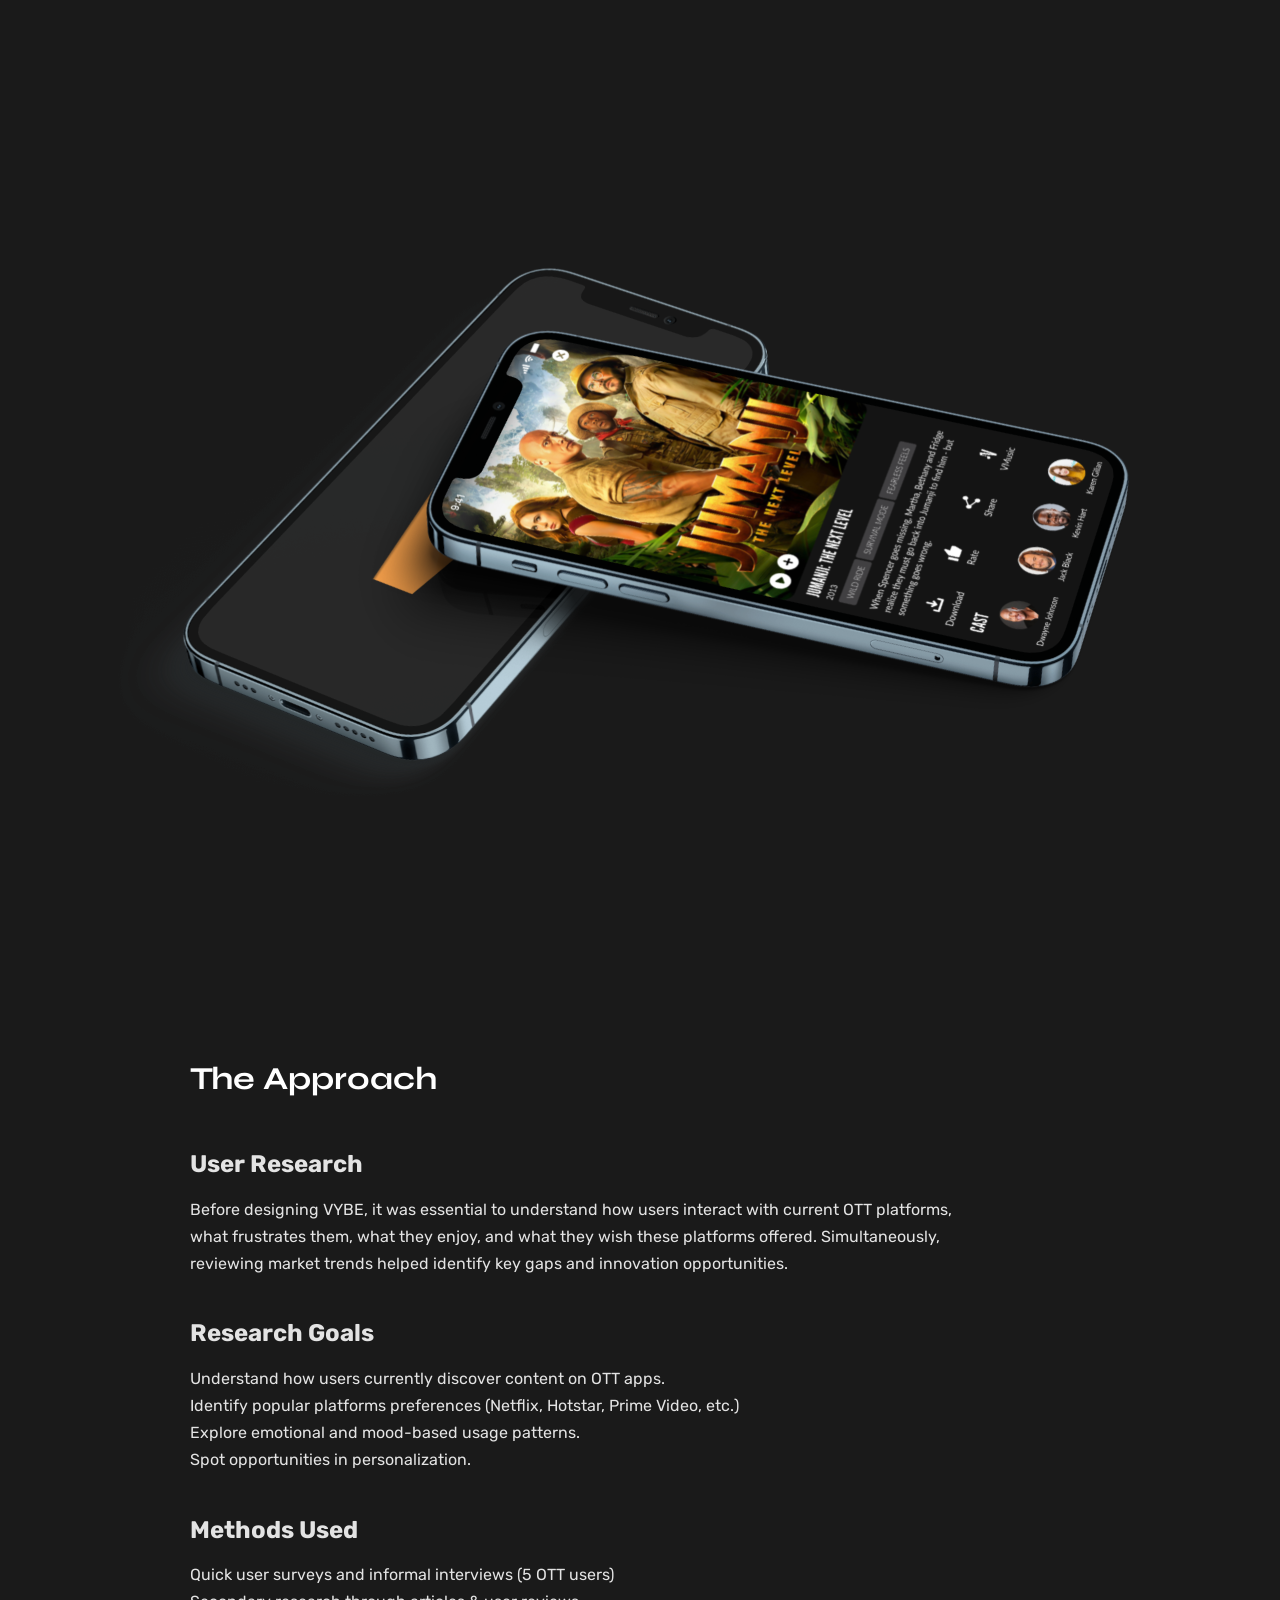
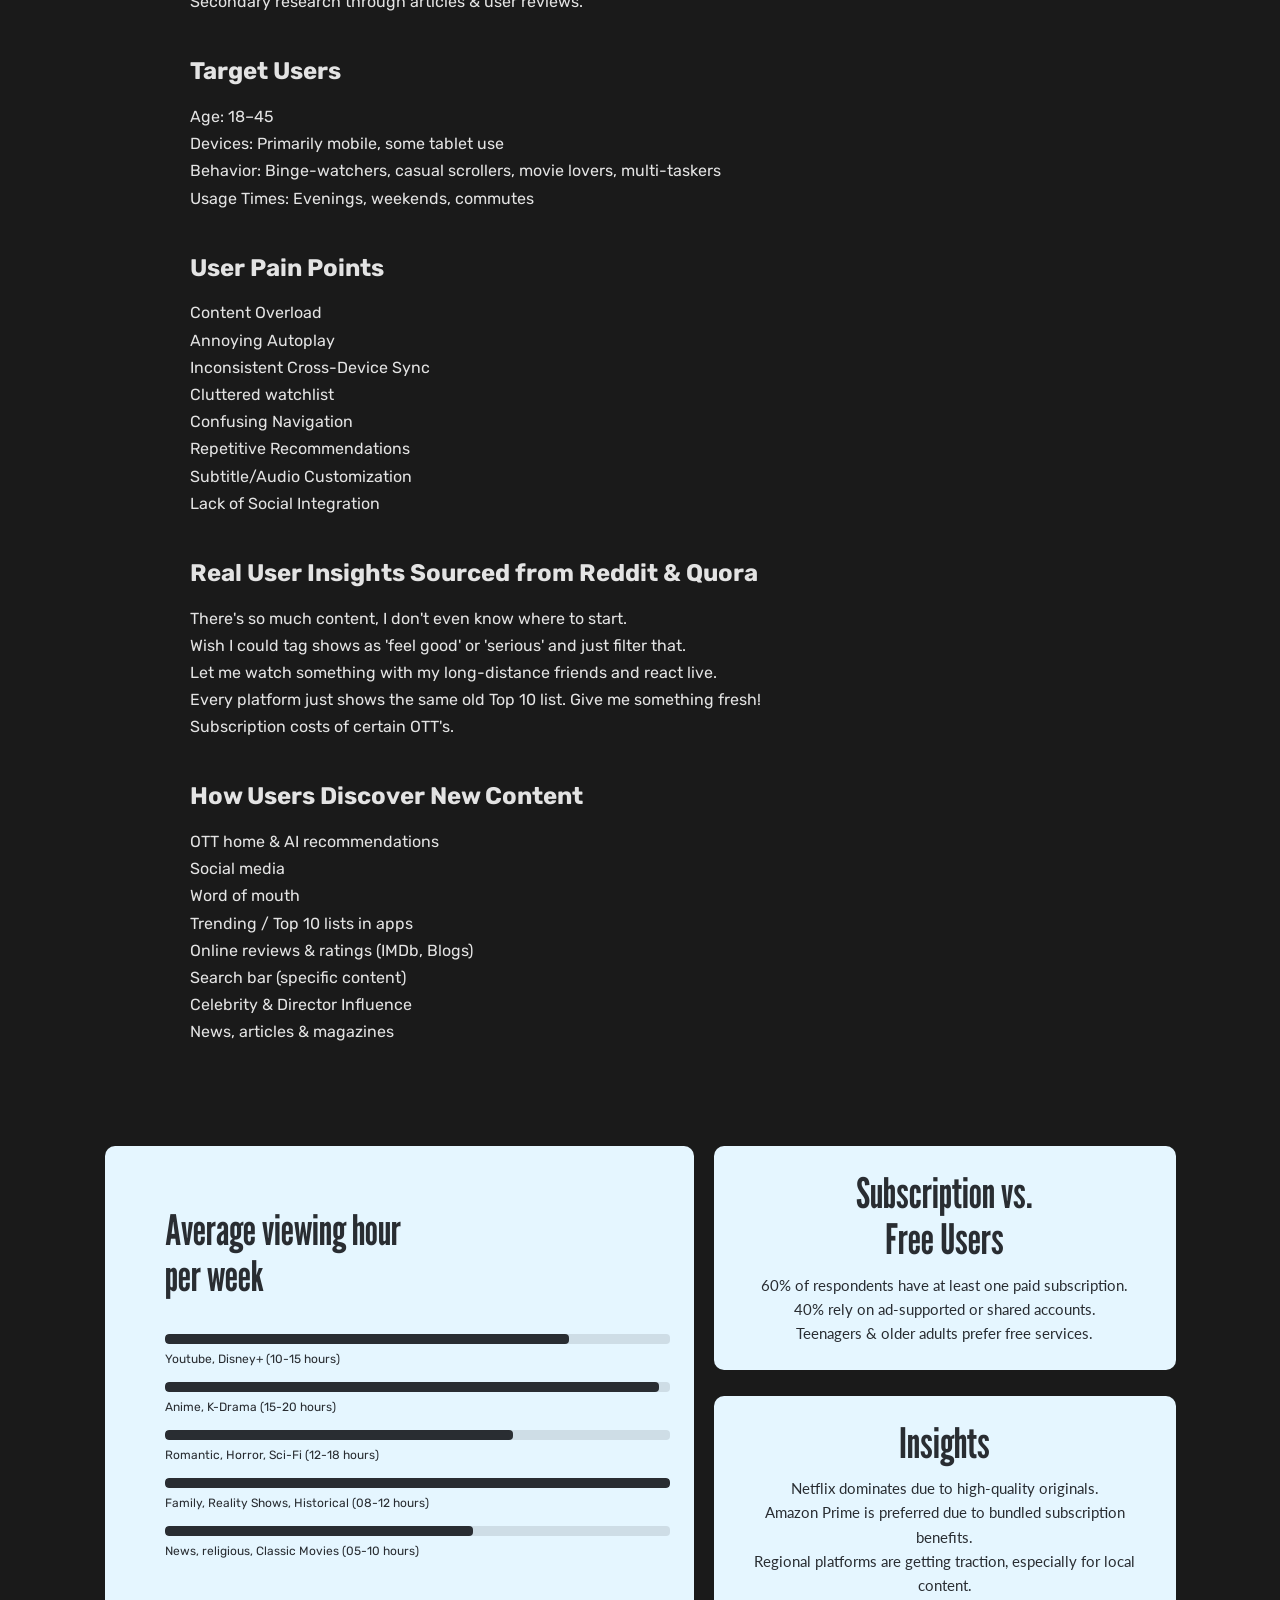
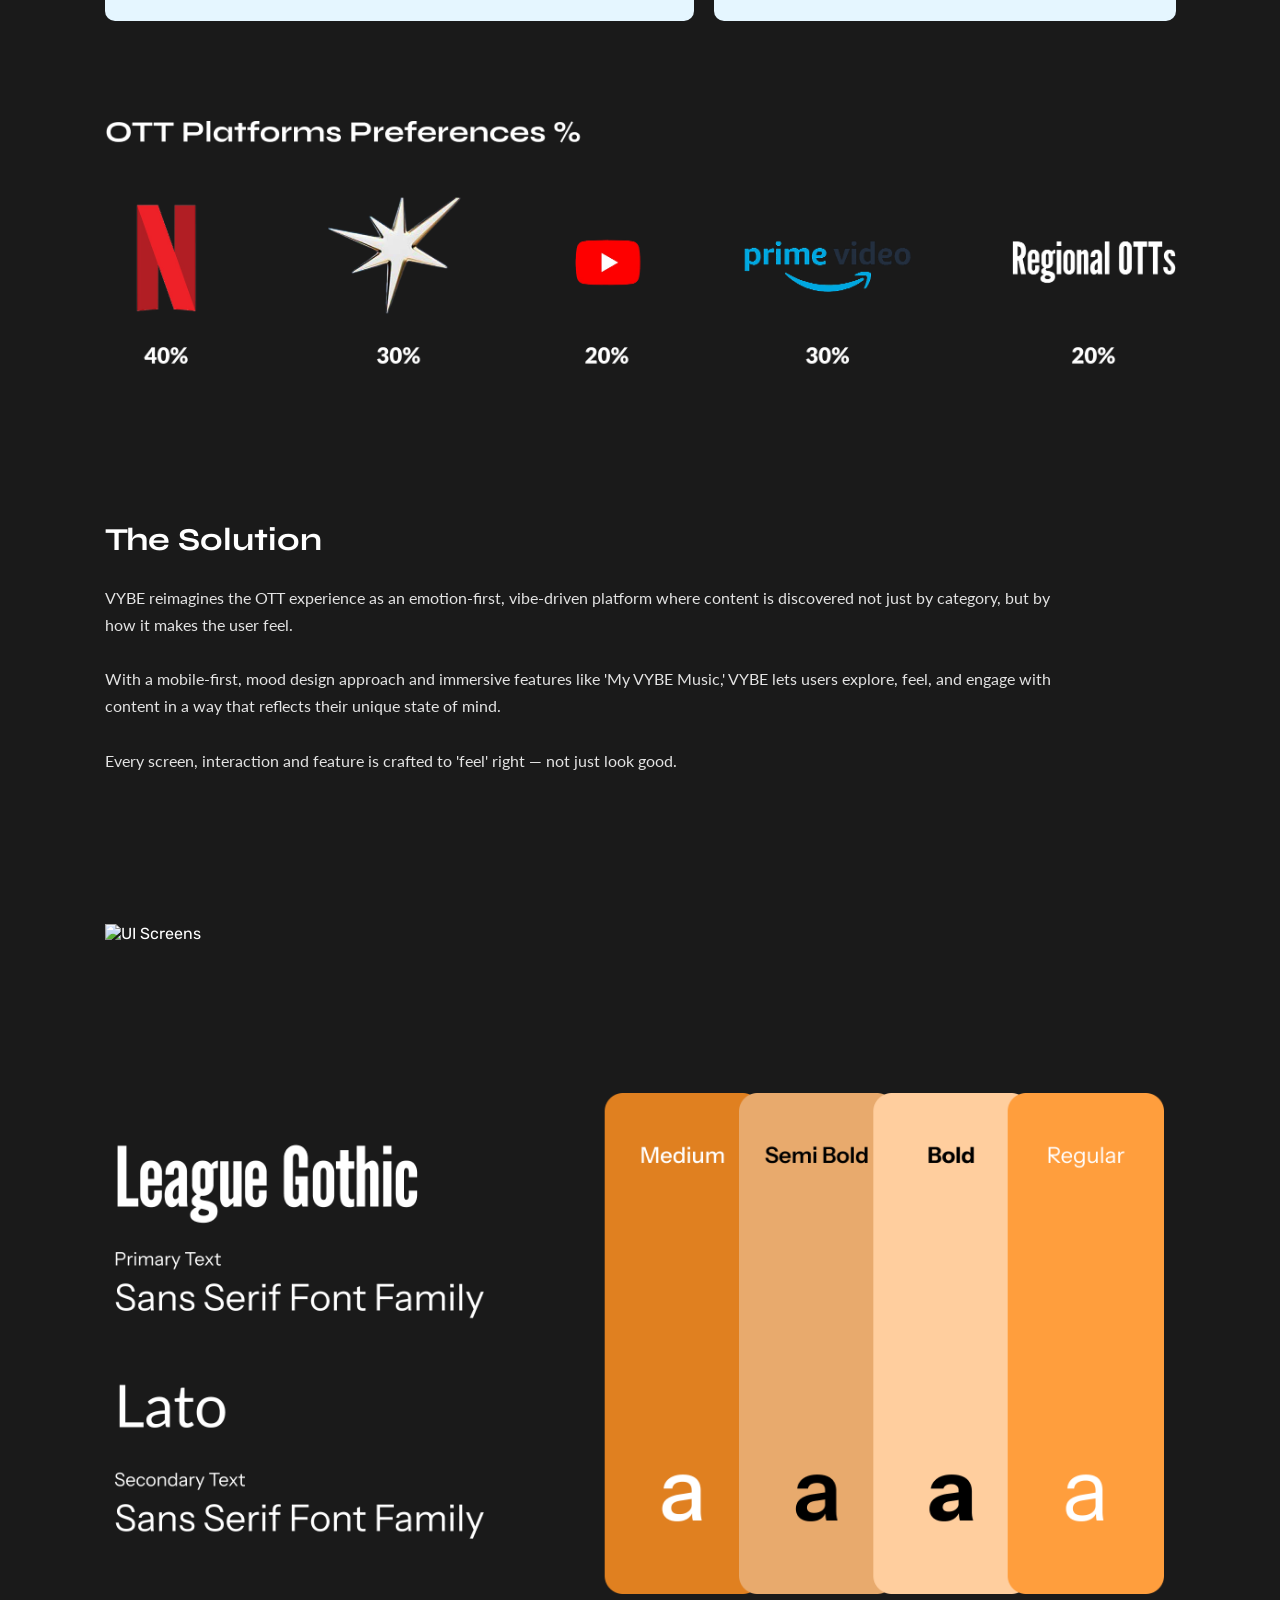
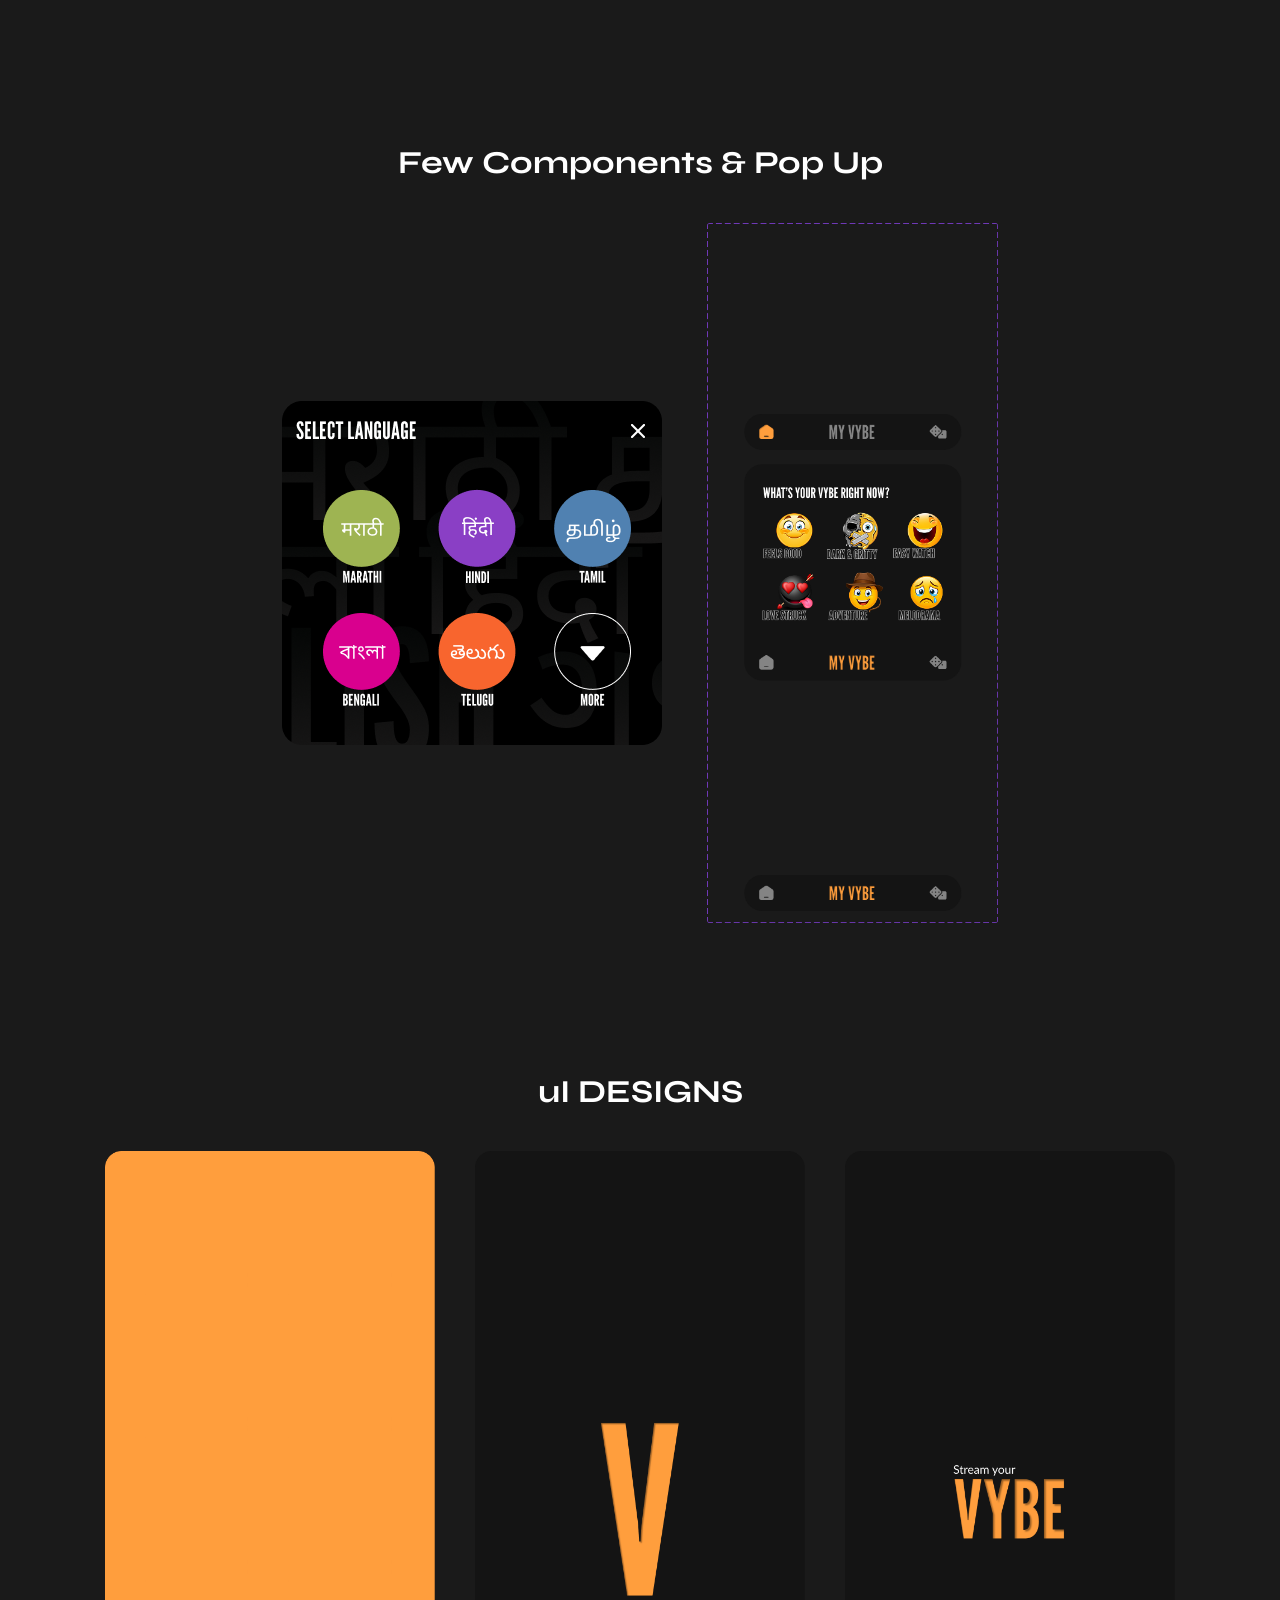
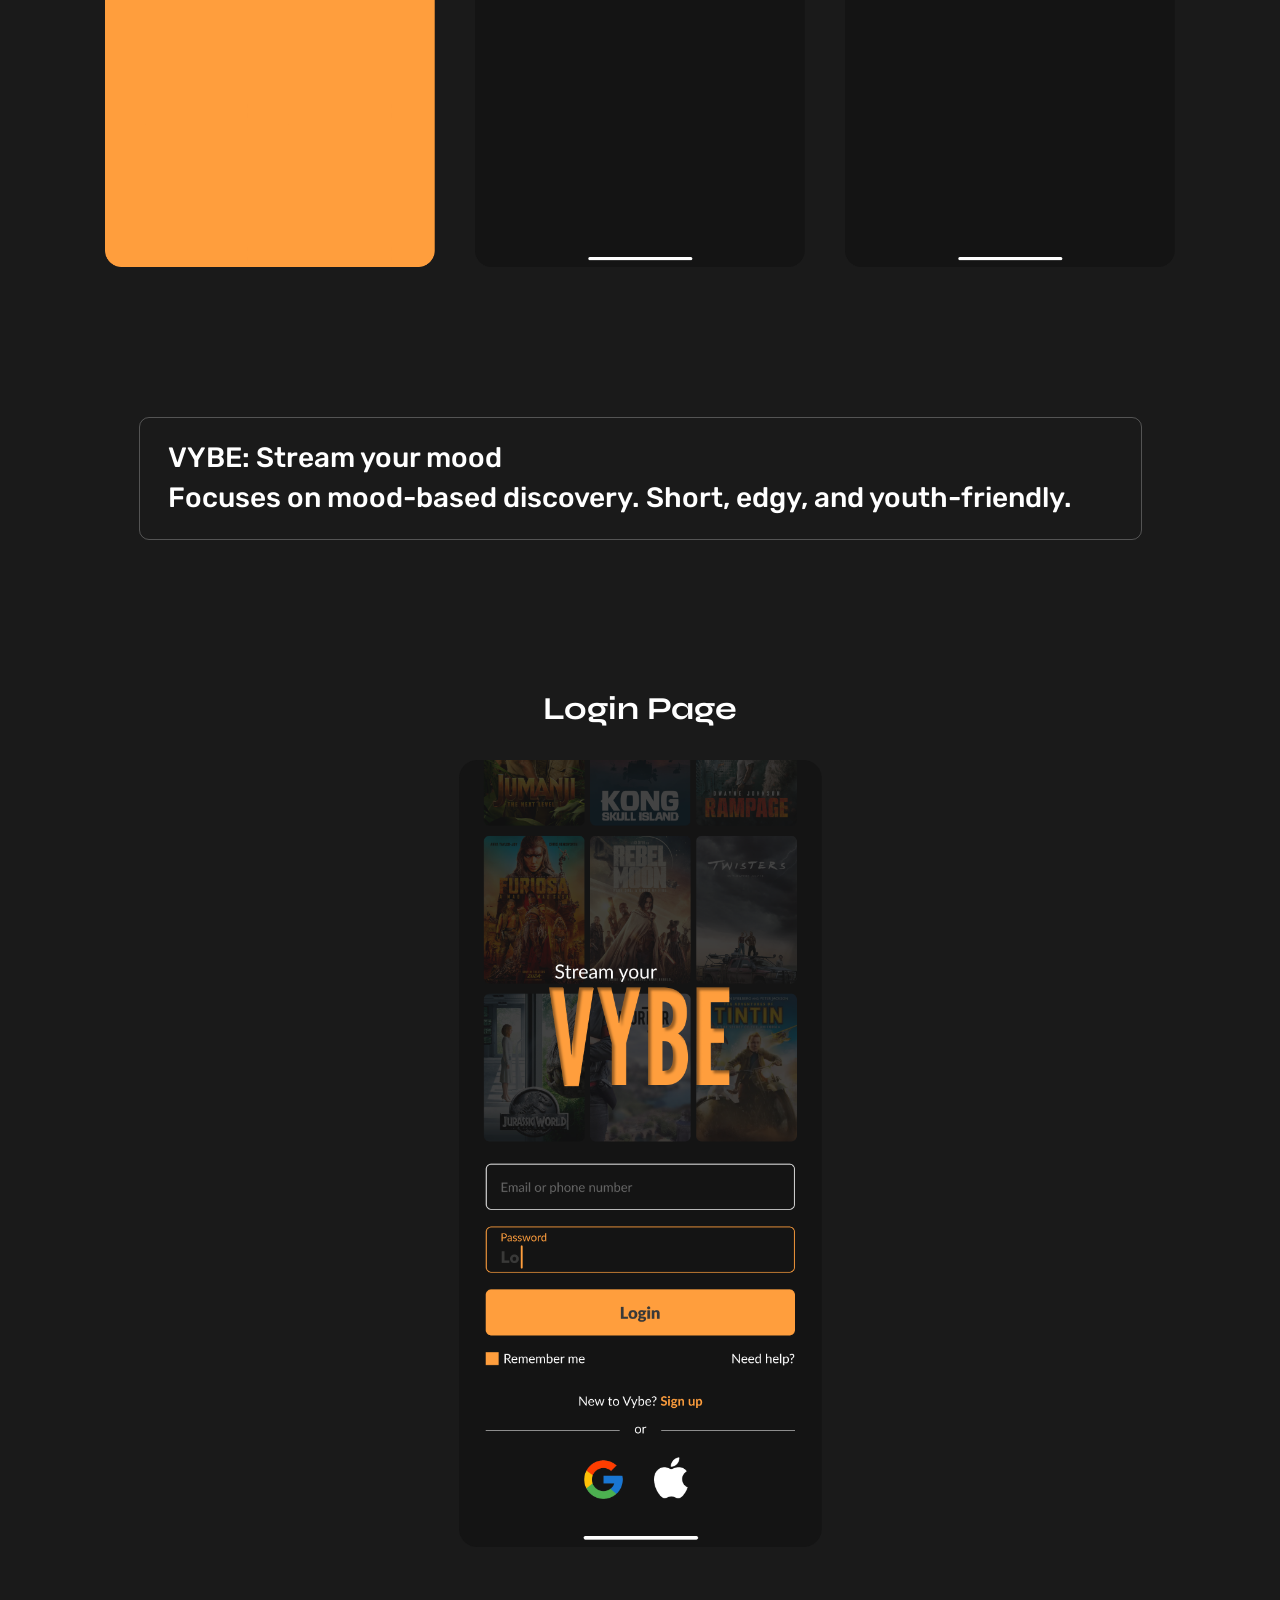
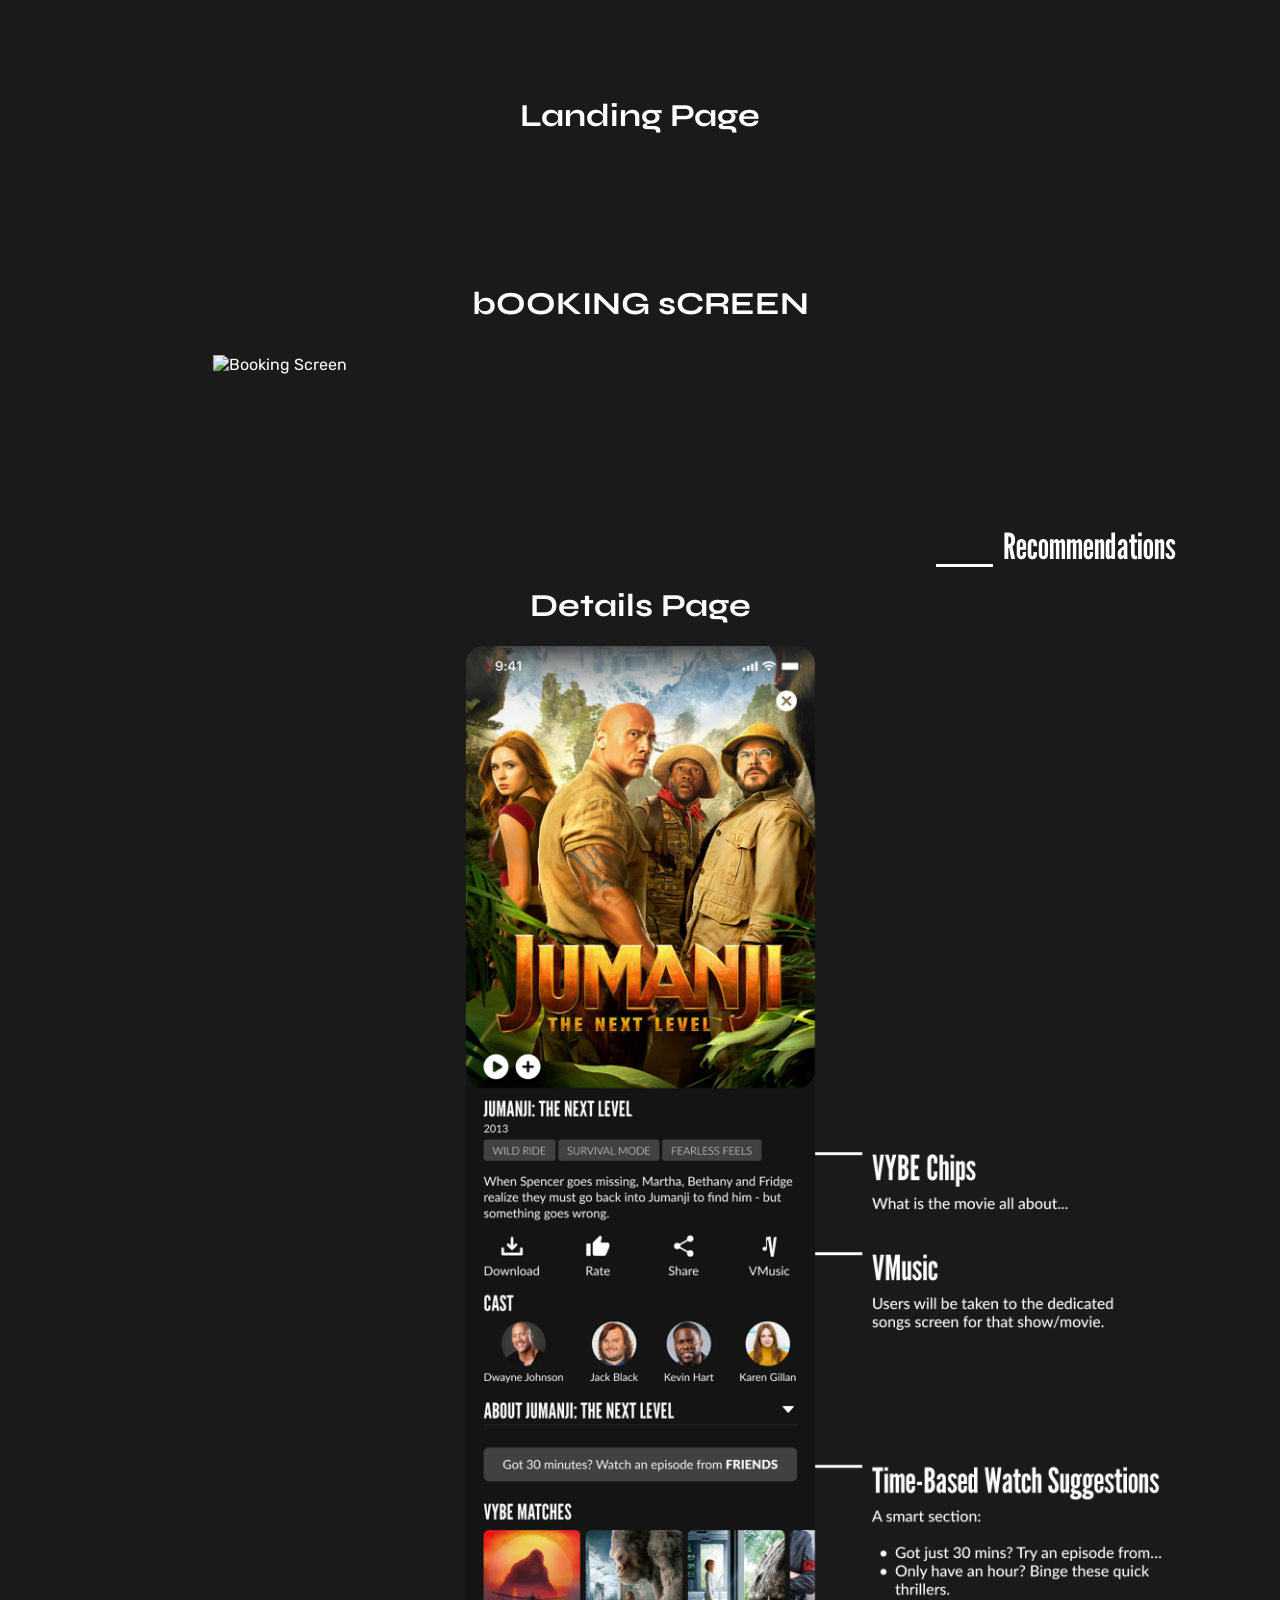
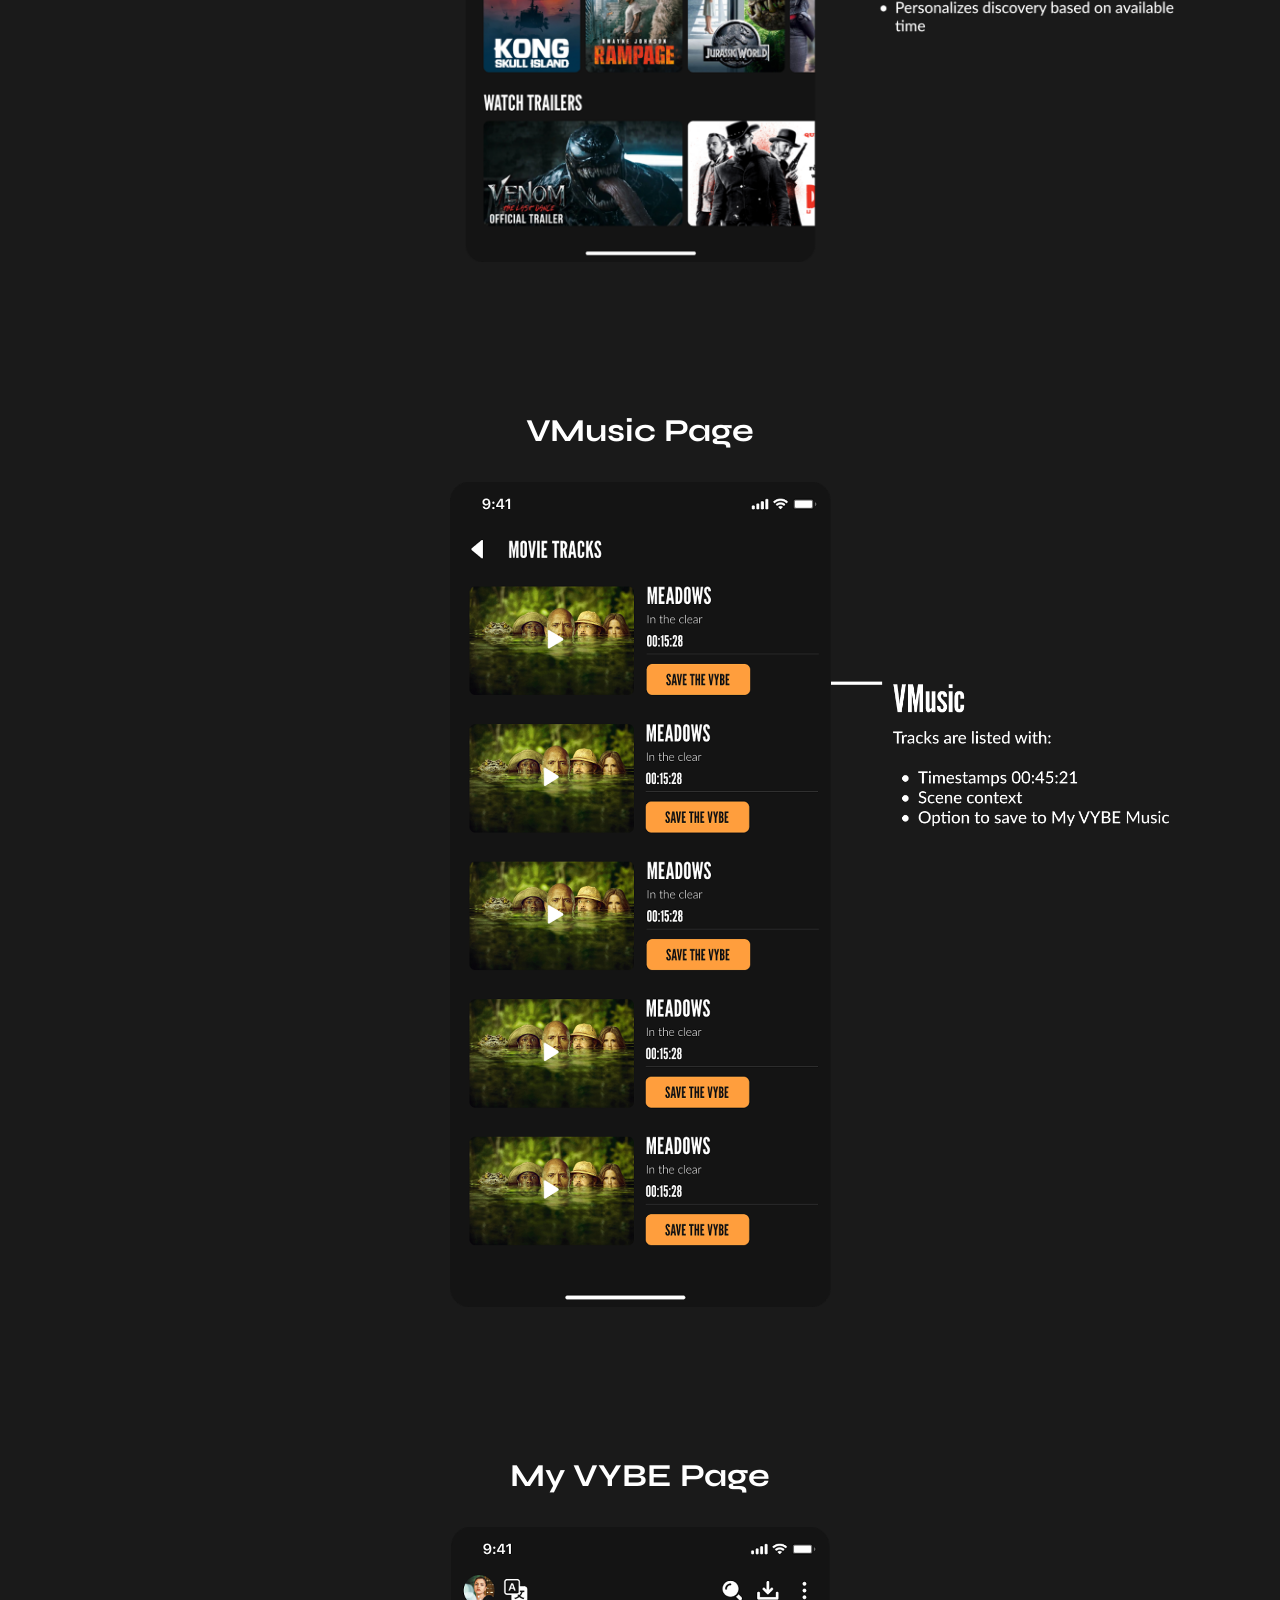
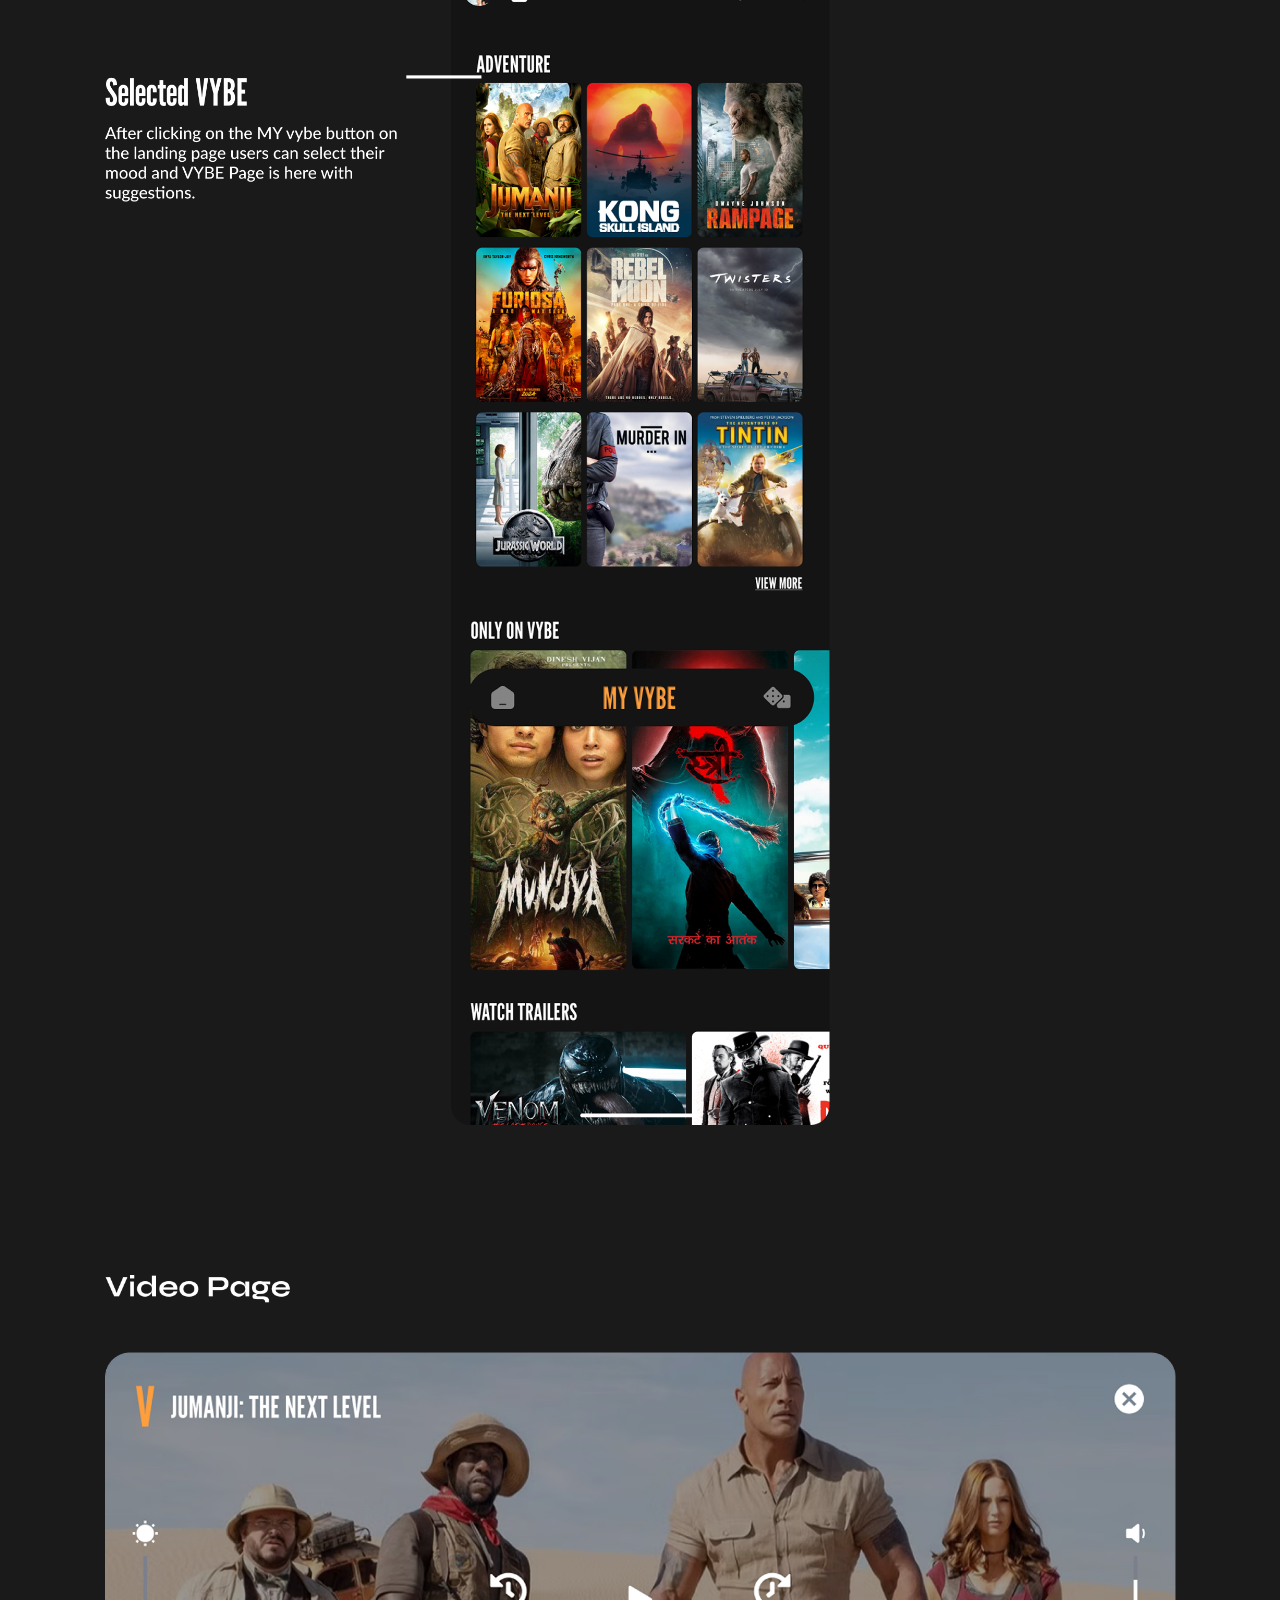
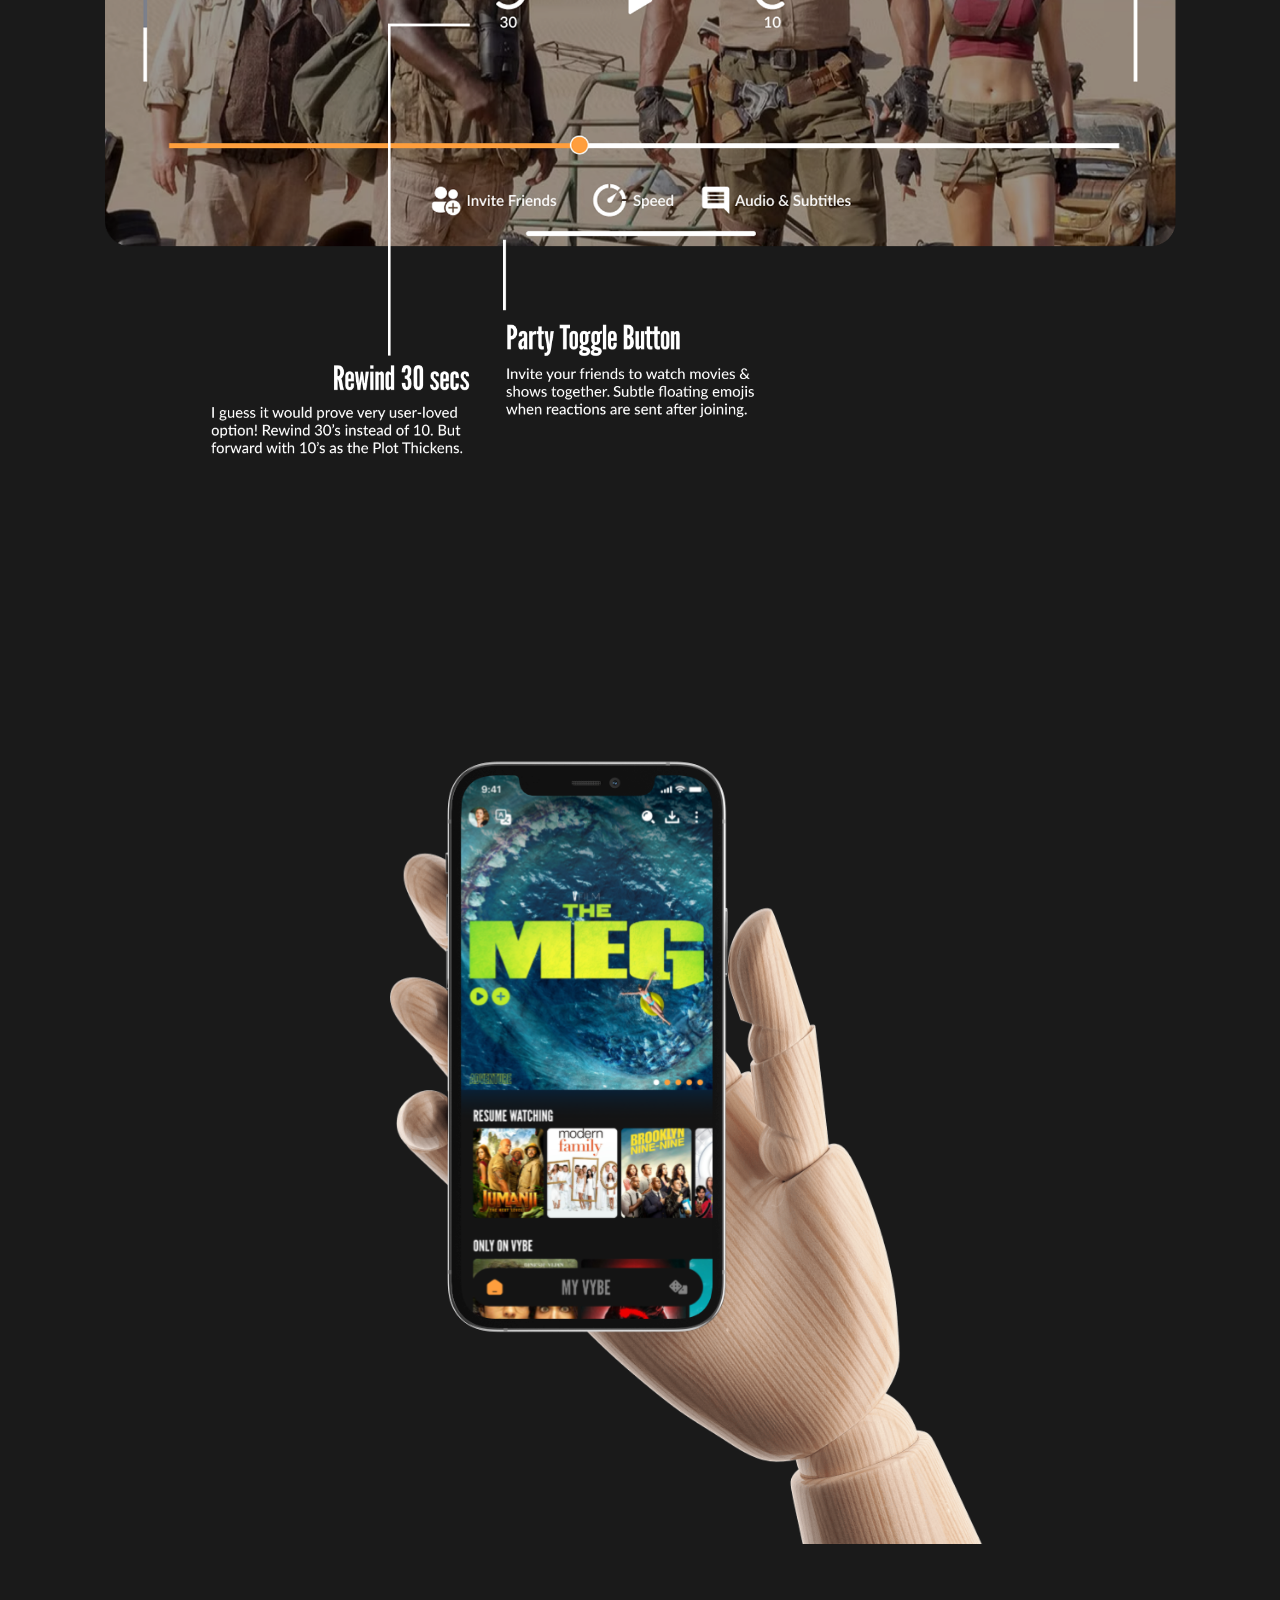
==== commit 89562234: "Add nav header to Ola and Vybe case study pages Co-Authored-By: Claude Sonnet 4.6 <noreply@anthropic" ====
--- a/case-studies/Vybe/index.html
+++ b/case-studies/Vybe/index.html
@@ -535,8 +535,96 @@
       .screen-sec img { width: 90%; max-width: none; }
     }
   </style>
+  <style id="st-nav-styles">
+    #st-header {
+      position: fixed; top: 0; left: 0; right: 0; z-index: 9999;
+      display: flex; align-items: center; justify-content: space-between;
+      padding: 16px 48px;
+      background: rgba(26, 26, 26, 0.72);
+      backdrop-filter: blur(20px) saturate(180%);
+      -webkit-backdrop-filter: blur(20px) saturate(180%);
+      border-bottom: 1px solid rgba(255, 255, 255, 0.1);
+      box-shadow: 0 1px 24px rgba(0, 0, 0, 0.3);
+      font-family: 'Rubik', sans-serif;
+    }
+    @media (min-width: 810px) { #st-header { padding: 16px 100px; } }
+    @media (max-width: 640px) { #st-header { padding: 14px 20px; } #st-nav { right: 16px !important; } }
+    .st-back {
+      display: flex; align-items: center; gap: 8px;
+      font-size: 14px; font-weight: 500; letter-spacing: -0.01em;
+      color: rgba(255,255,255,0.8); text-decoration: none; transition: color 0.15s;
+    }
+    .st-back:hover { color: #fff; }
+    .st-wordmark {
+      position: absolute; left: 50%; transform: translateX(-50%);
+      font-size: 15px; font-weight: 600; letter-spacing: -0.03em;
+      color: rgba(255,255,255,0.85); pointer-events: none;
+    }
+    @media (max-width: 640px) { .st-wordmark { display: none; } }
+    #st-hamburger {
+      display: flex; flex-direction: column; gap: 5px;
+      cursor: pointer; padding: 6px; background: none; border: none; outline: none;
+    }
+    #st-hamburger span {
+      display: block; width: 22px; height: 2px; background: rgba(255,255,255,0.85);
+      border-radius: 2px; transition: all 0.3s ease;
+    }
+    #st-hamburger.open span:nth-child(1) { transform: translateY(7px) rotate(45deg); }
+    #st-hamburger.open span:nth-child(2) { opacity: 0; }
+    #st-hamburger.open span:nth-child(3) { transform: translateY(-7px) rotate(-45deg); }
+    #st-nav {
+      display: none; position: fixed; top: 58px; right: 48px; width: 200px;
+      background: rgba(30, 30, 30, 0.92);
+      backdrop-filter: blur(24px) saturate(180%); -webkit-backdrop-filter: blur(24px) saturate(180%);
+      border: 1px solid rgba(255,255,255,0.12); border-radius: 16px;
+      box-shadow: 0 8px 32px rgba(0,0,0,0.4); padding: 8px 0; z-index: 9998; overflow: hidden;
+    }
+    #st-nav.open { display: flex; flex-direction: column; }
+    #st-nav a {
+      font-family: 'Rubik', sans-serif; font-size: 14px; font-weight: 500;
+      color: rgba(255,255,255,0.8); text-decoration: none; padding: 12px 20px; transition: background 0.15s;
+    }
+    #st-nav a:hover { background: rgba(255,255,255,0.06); color: #fff; }
+    @media (min-width: 810px) { #st-nav { right: 100px; } }
+    body { padding-top: 62px; }
+  </style>
 </head>
 <body>
+<header id="st-header">
+  <a class="st-back" href="../../index.html">
+    <svg width="16" height="16" viewBox="0 0 16 16" fill="none" xmlns="http://www.w3.org/2000/svg">
+      <path d="M10 12L6 8L10 4" stroke="currentColor" stroke-width="1.5" stroke-linecap="round" stroke-linejoin="round"/>
+    </svg>
+    Back
+  </a>
+  <span class="st-wordmark">Shraddha Thorat</span>
+  <button id="st-hamburger" aria-label="Toggle menu">
+    <span></span><span></span><span></span>
+  </button>
+</header>
+<nav id="st-nav">
+  <a href="../../index.html">Home</a>
+  <a href="../../index.html#work">Work</a>
+  <a href="../../index.html#process">Process</a>
+  <a href="../../index.html#about-1">About</a>
+</nav>
+<script>
+(function() {
+  var btn = document.getElementById('st-hamburger');
+  var nav = document.getElementById('st-nav');
+  btn.addEventListener('click', function(e) {
+    e.stopPropagation();
+    btn.classList.toggle('open');
+    nav.classList.toggle('open');
+  });
+  document.addEventListener('click', function(e) {
+    if (!nav.contains(e.target) && e.target !== btn) {
+      btn.classList.remove('open');
+      nav.classList.remove('open');
+    }
+  });
+})();
+</script>
 
   <!-- ═══════════════════════════════
        HERO
